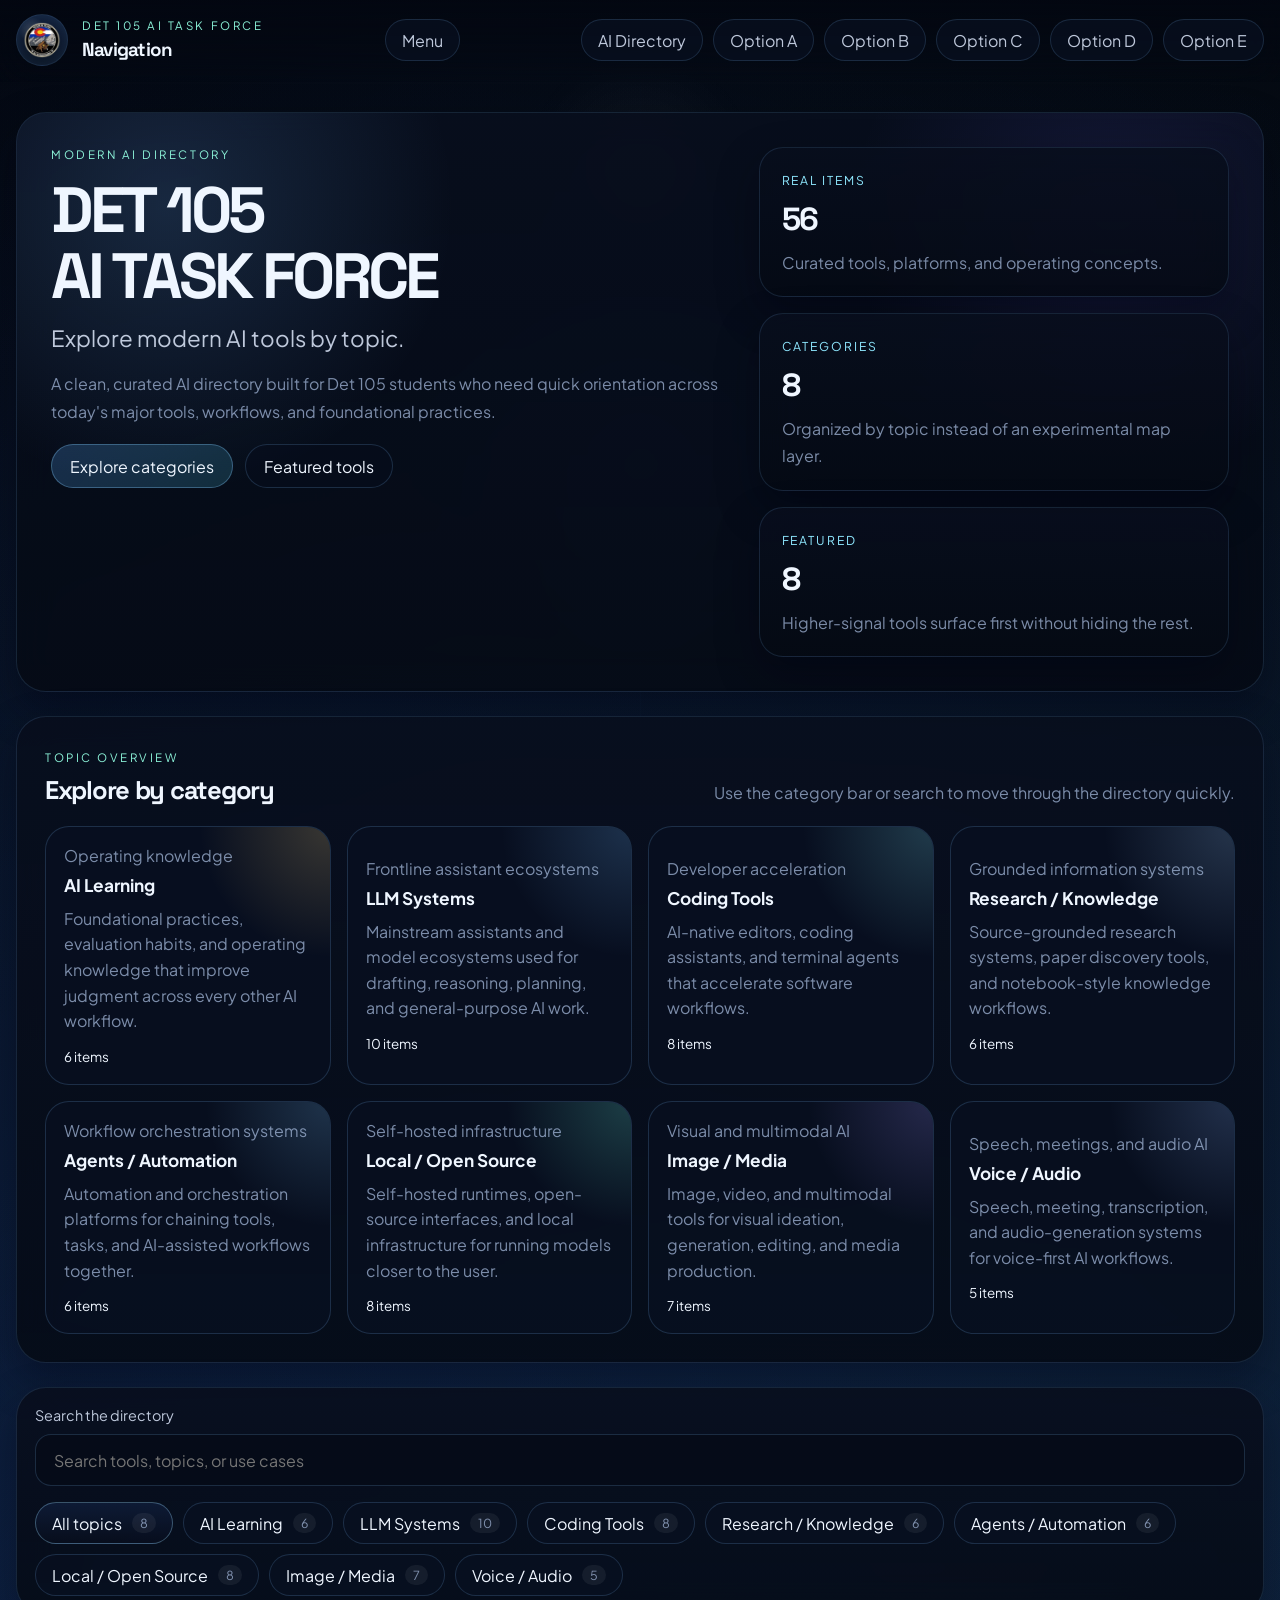
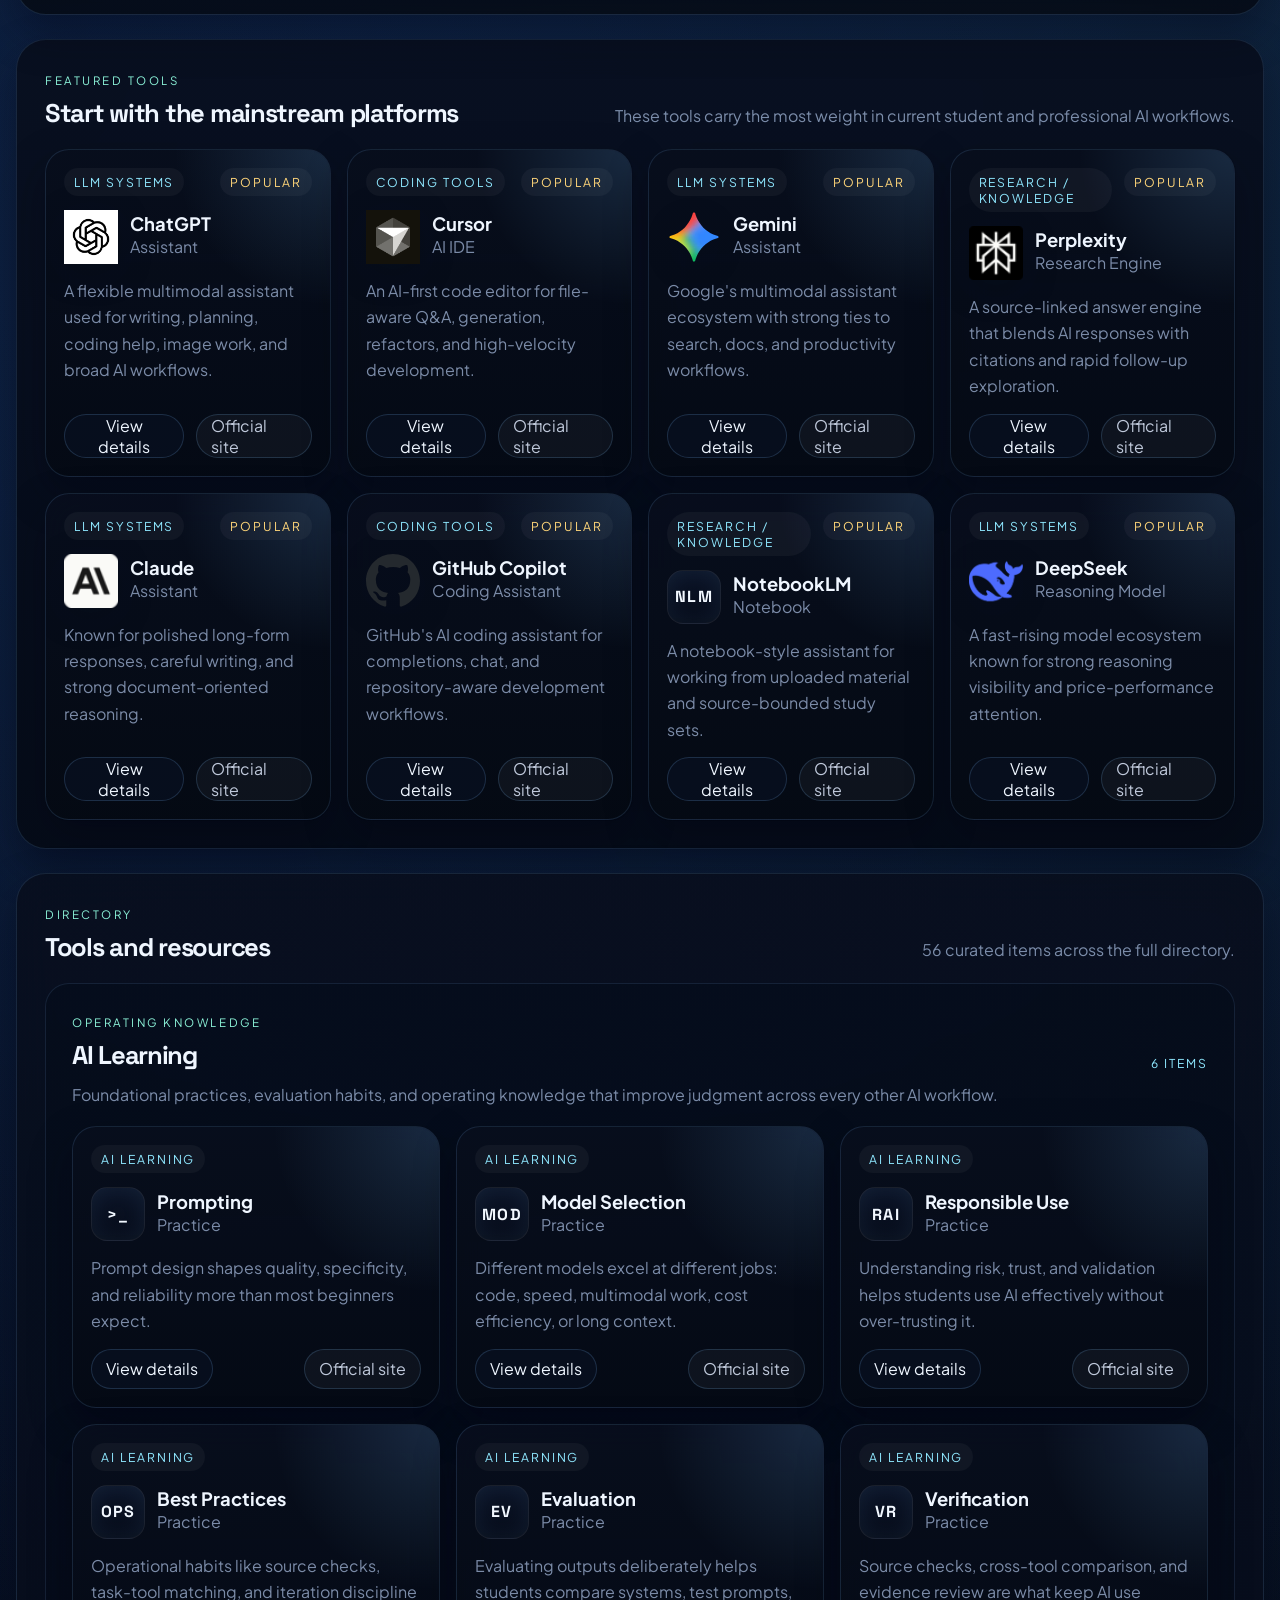
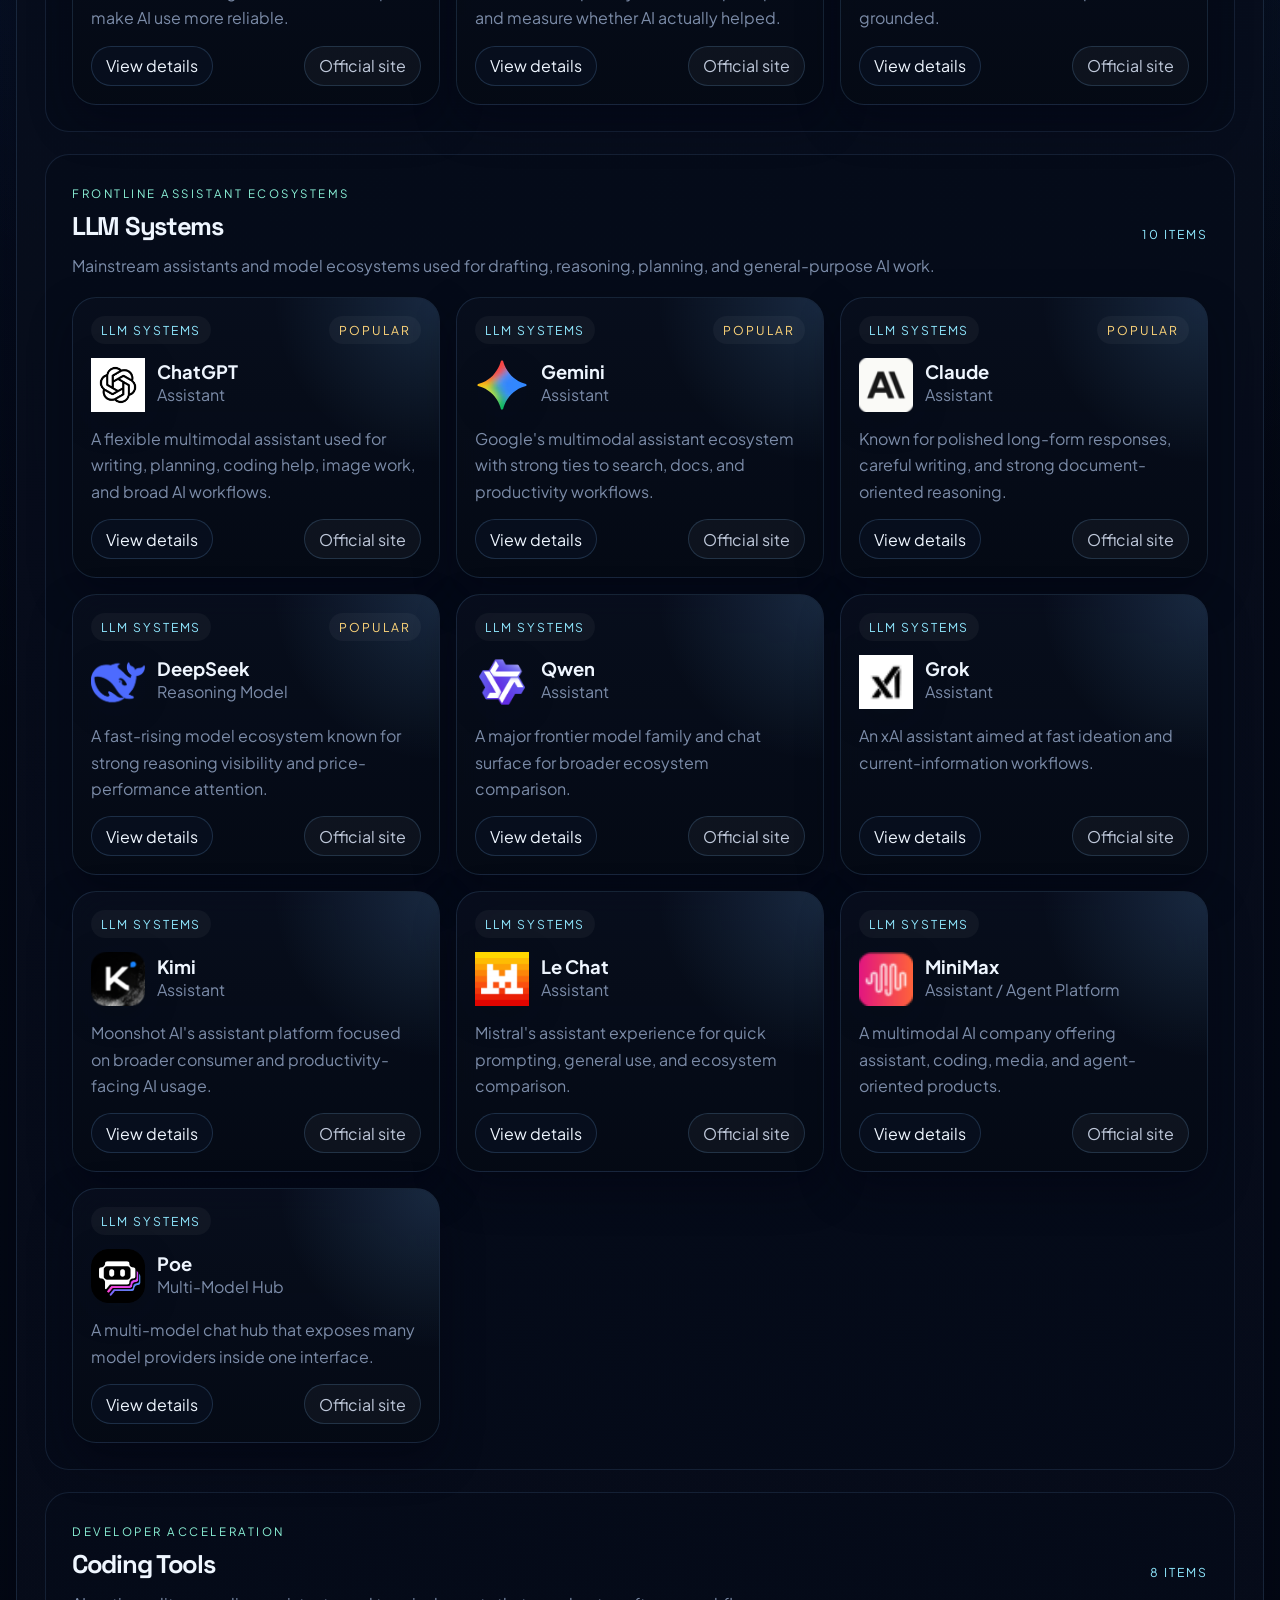
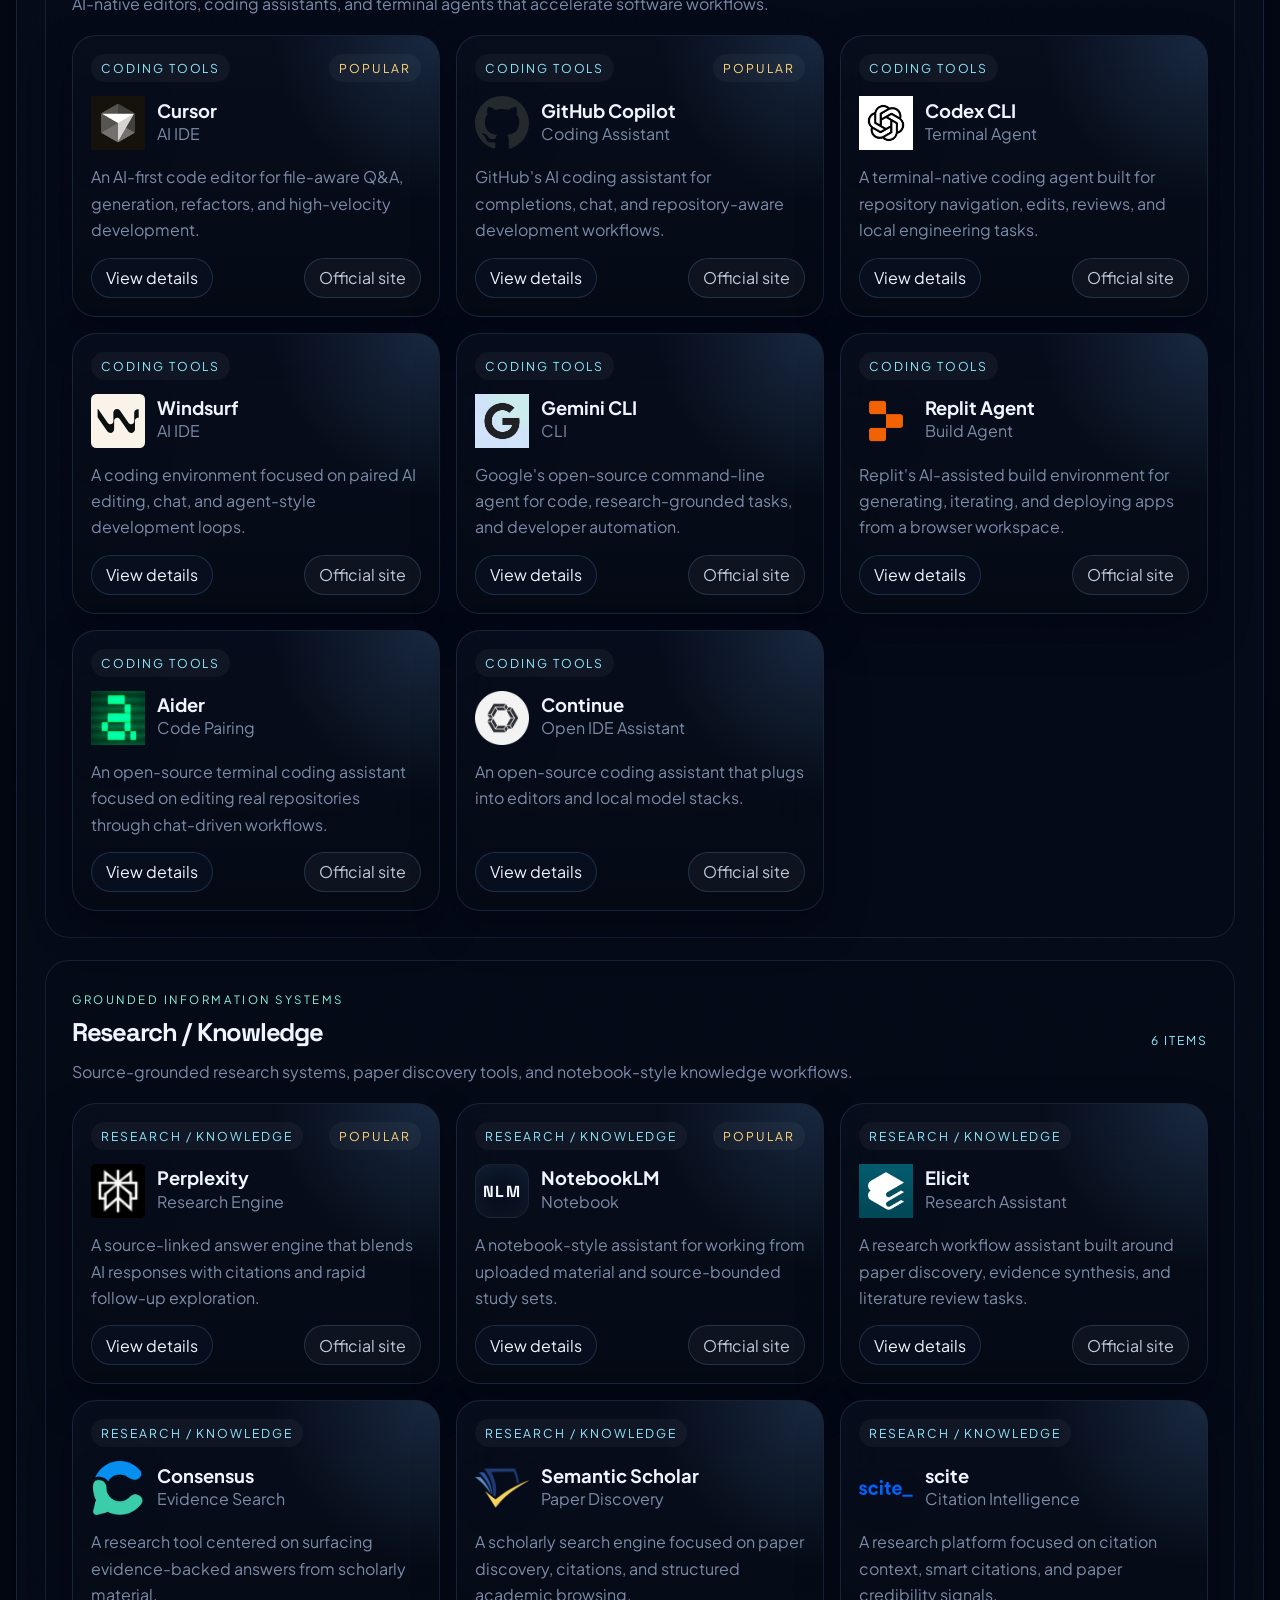
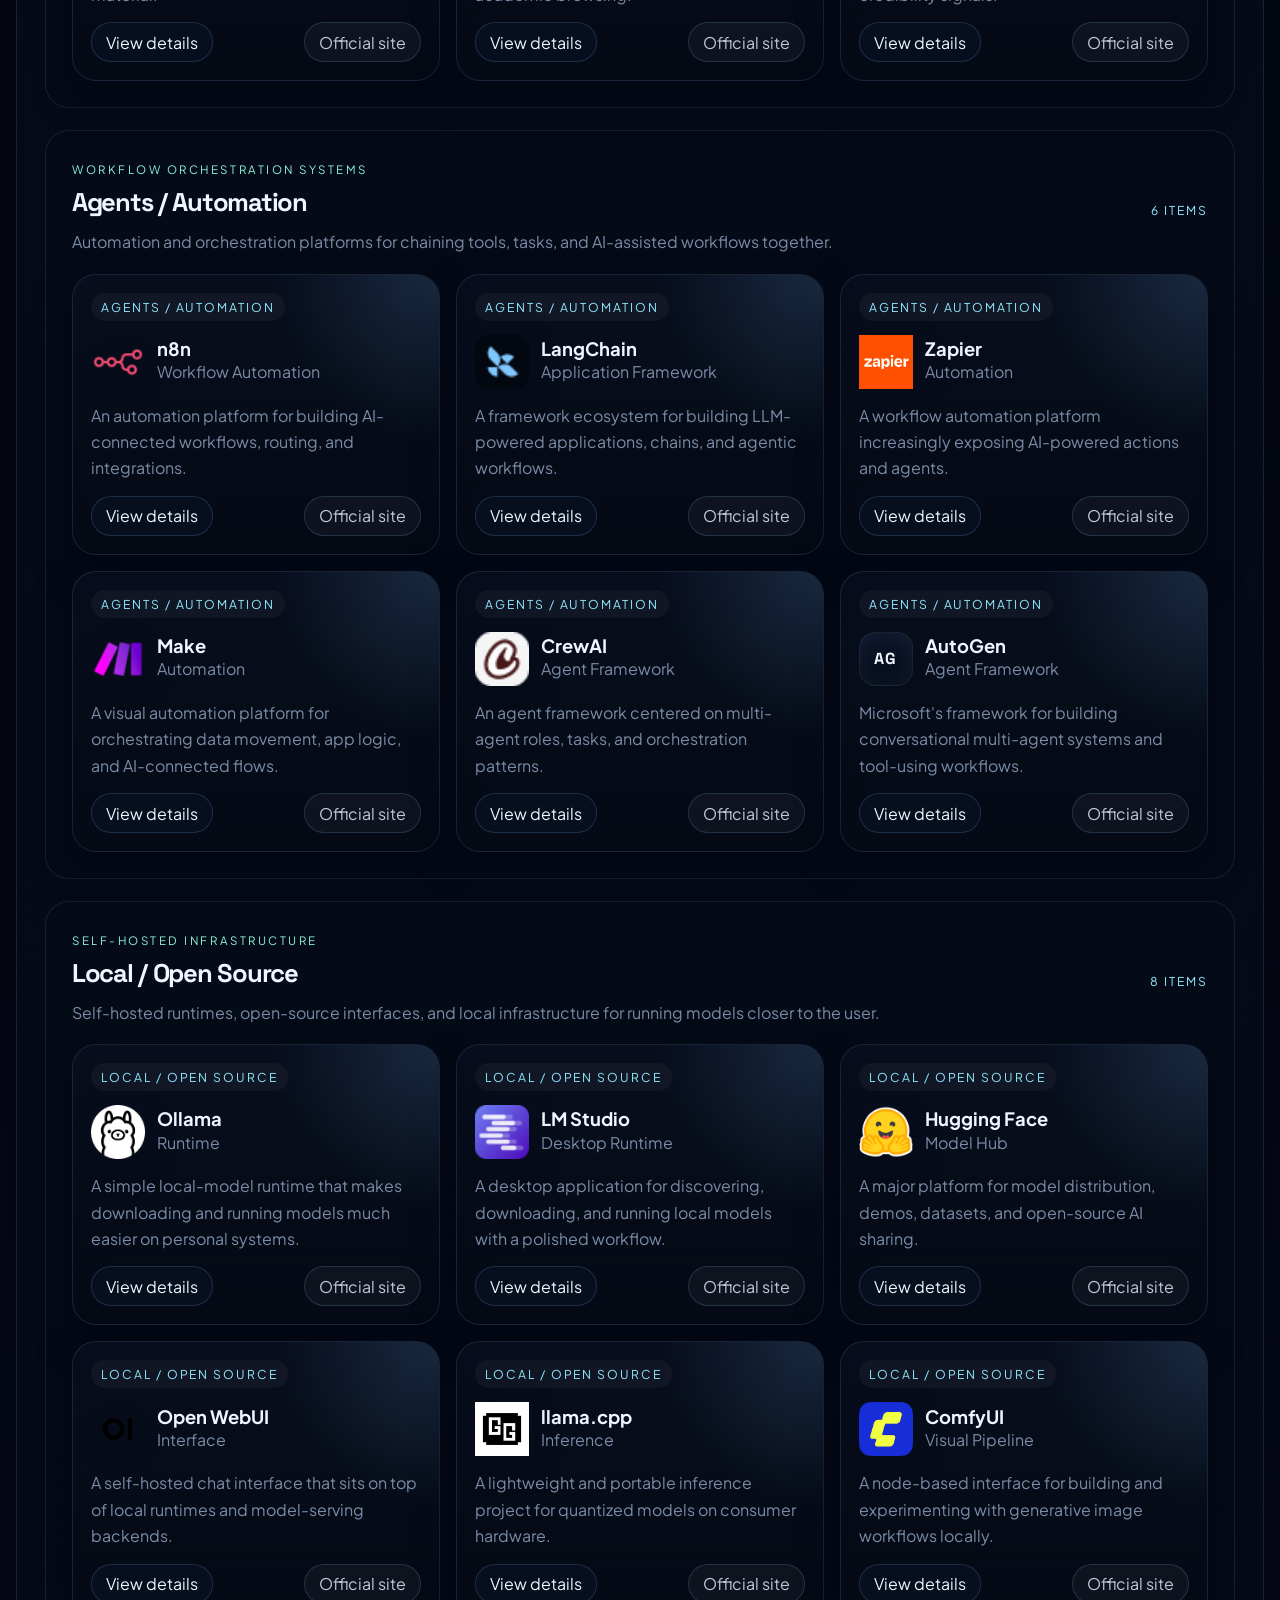
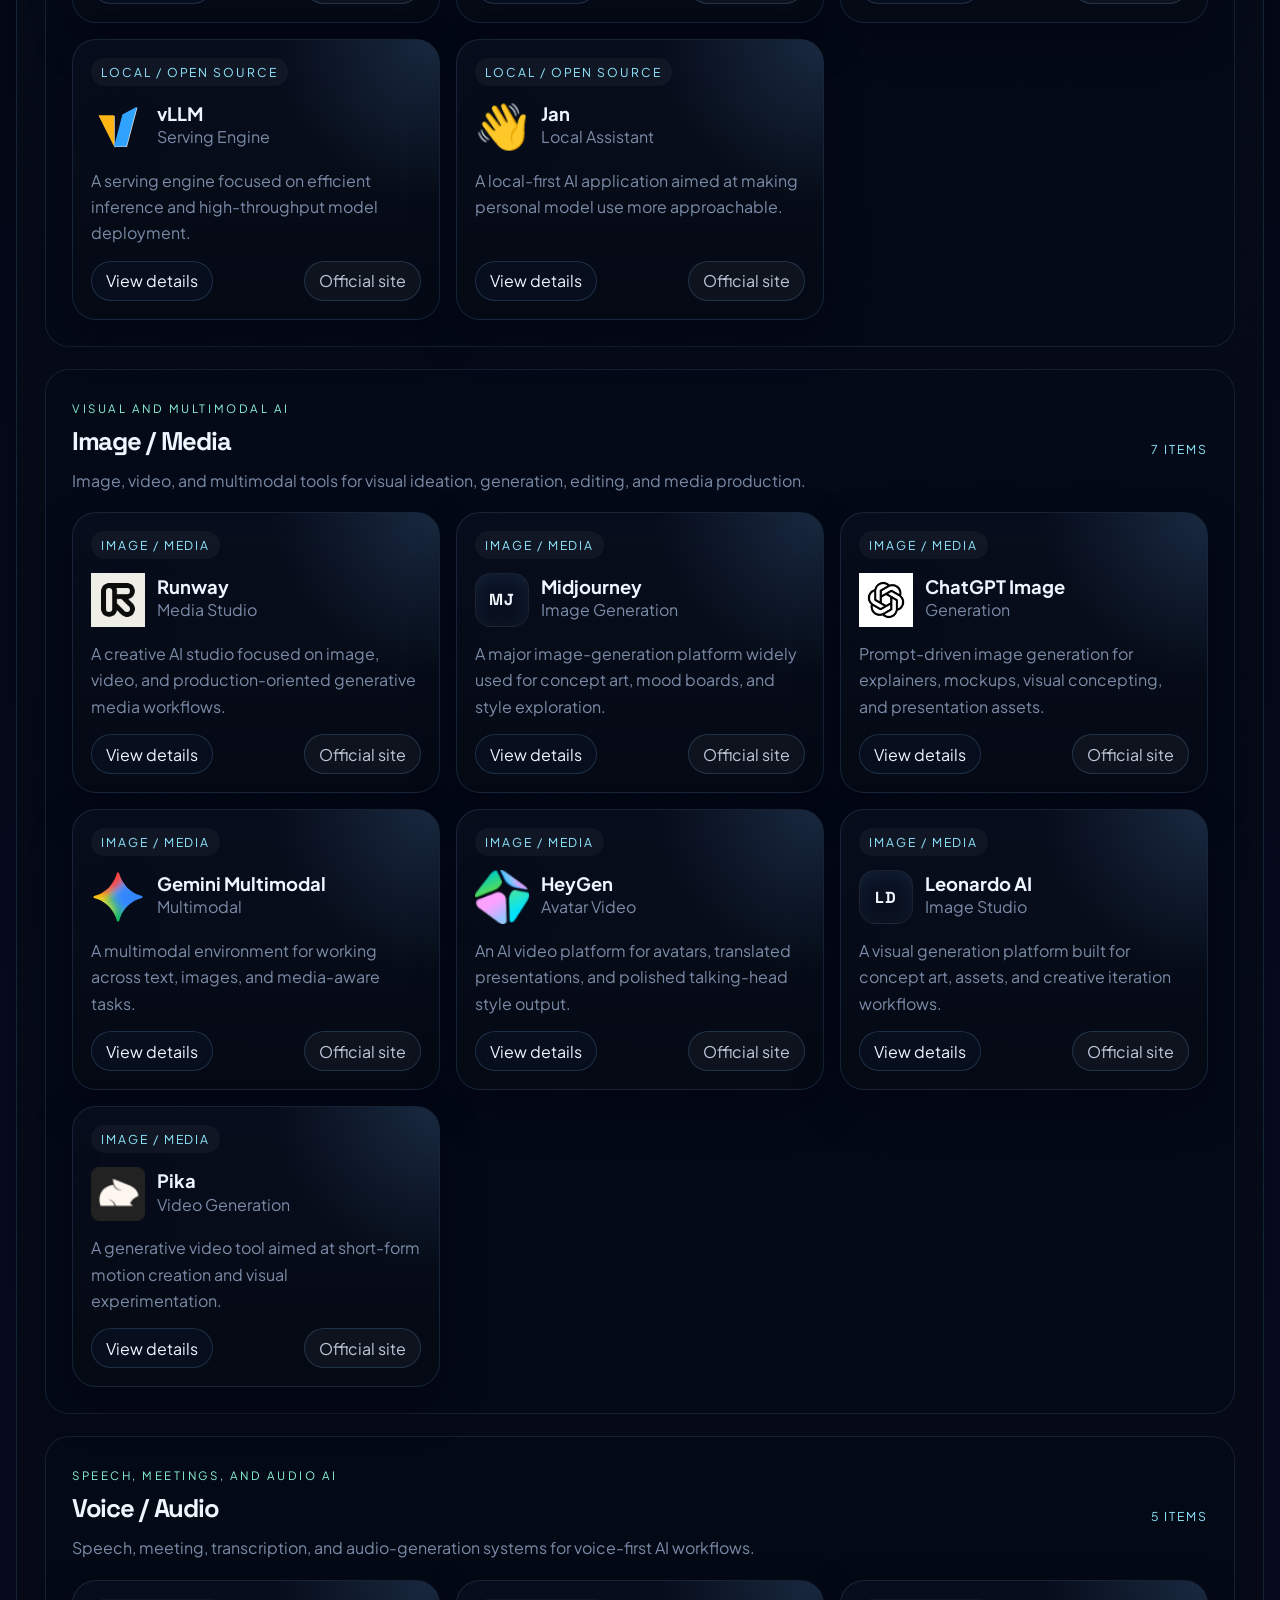
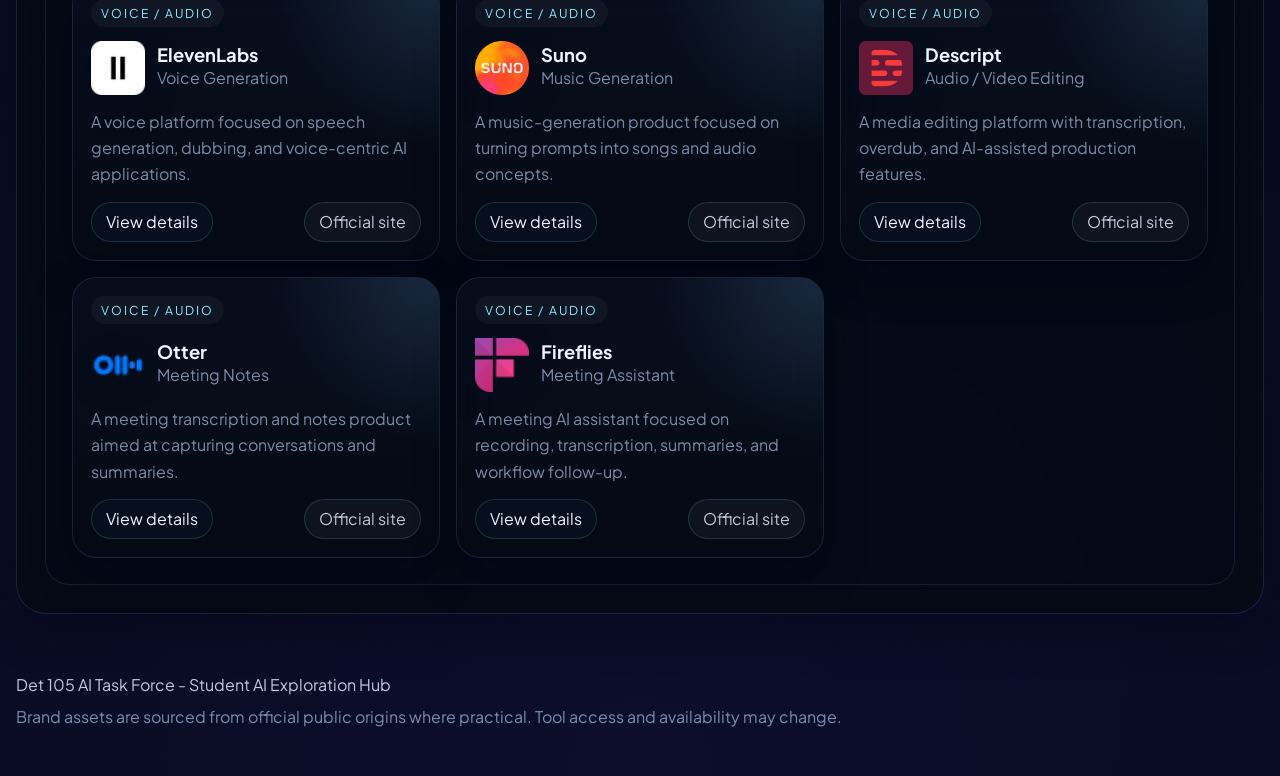
==== ai-directory/index.html @ d80d6fe4 "Add landing homepage and shared site navigation" ====
<!doctype html>
<html lang="en">
  <head>
    <meta charset="UTF-8" />
    <meta
      name="viewport"
      content="width=device-width, initial-scale=1.0, viewport-fit=cover"
    />
    <title>Det 105 AI Task Force | AI Directory</title>
    <meta
      name="description"
      content="Det 105 AI Task Force AI Directory is a clean categorized hub for exploring modern AI tools, platforms, and foundational topics."
    />
    <link rel="preconnect" href="https://fonts.googleapis.com" />
    <link rel="preconnect" href="https://fonts.gstatic.com" crossorigin />
    <link
      rel="stylesheet"
      href="https://fonts.googleapis.com/css2?family=Plus+Jakarta+Sans:wght@400;500;600;700;800&family=Space+Grotesk:wght@500;700&display=swap"
    />
    <link rel="icon" href="/assets/det105.png" />
    <link rel="preload" href="/assets/det105.png" as="image" />
    <link rel="stylesheet" href="/styles.css" />
    <script type="module" src="/scripts/site-nav.js"></script>
    <script type="module" src="/scripts/app.js"></script>
  </head>
  <body>
    <div data-site-nav></div>
    <div id="app"></div>
    <noscript>
      <main class="noscript-shell">
        <img
          src="/assets/det105.png"
          alt="Det 105 AI Task Force emblem"
          class="noscript-image"
        />
        <p class="noscript-copy">
          Enable JavaScript to view the interactive Det 105 AI Task Force AI
          Directory.
        </p>
      </main>
    </noscript>
  </body>
</html>
---- styles.css ----
:root {
  color-scheme: dark;
  --bg: #030711;
  --bg-deep: #02050d;
  --panel: rgba(8, 14, 29, 0.86);
  --panel-strong: rgba(10, 18, 36, 0.94);
  --panel-soft: rgba(12, 22, 44, 0.72);
  --line: rgba(130, 190, 255, 0.14);
  --line-strong: rgba(148, 213, 255, 0.28);
  --text: #eff6ff;
  --text-soft: rgba(225, 236, 255, 0.84);
  --text-muted: rgba(164, 185, 219, 0.74);
  --accent: #78c3ff;
  --accent-strong: #8fe8ff;
  --success: #8bf2d8;
  --warning: #ffd67a;
  --shadow-lg: 0 38px 90px rgba(0, 4, 16, 0.54);
  --shadow-md: 0 18px 42px rgba(0, 4, 16, 0.36);
  --radius-xl: 30px;
  --radius-lg: 24px;
  --radius-md: 18px;
  --radius-sm: 14px;
  --page-width: min(1380px, calc(100vw - 32px));
  --safe-top: env(safe-area-inset-top, 0px);
  --safe-right: env(safe-area-inset-right, 0px);
  --safe-bottom: env(safe-area-inset-bottom, 0px);
  --safe-left: env(safe-area-inset-left, 0px);
  --transition: 180ms ease;
}

*,
*::before,
*::after {
  box-sizing: border-box;
}

html {
  scroll-behavior: smooth;
}

body {
  margin: 0;
  min-width: 320px;
  min-height: 100vh;
  min-height: 100svh;
  font-family: "Plus Jakarta Sans", "Segoe UI", sans-serif;
  color: var(--text);
  background:
    radial-gradient(circle at 20% 18%, rgba(43, 111, 255, 0.18), transparent 24%),
    radial-gradient(circle at 84% 16%, rgba(79, 193, 255, 0.12), transparent 24%),
    radial-gradient(circle at 50% 100%, rgba(82, 77, 255, 0.12), transparent 32%),
    linear-gradient(180deg, #02040b 0%, #030814 42%, #02050d 100%);
  overflow-x: hidden;
}

body::before,
body::after {
  content: "";
  position: fixed;
  inset: 0;
  pointer-events: none;
  z-index: -2;
}

body::before {
  background:
    linear-gradient(90deg, transparent, rgba(122, 188, 255, 0.05), transparent),
    linear-gradient(180deg, transparent, rgba(122, 188, 255, 0.04), transparent);
  background-position: center;
  background-repeat: no-repeat;
  background-size: 100% 1px, 1px 100%;
}

body::after {
  background:
    radial-gradient(circle at 50% 18%, rgba(255, 255, 255, 0.04), transparent 12%),
    radial-gradient(circle at 50% 50%, rgba(37, 97, 255, 0.08), transparent 28%);
}

body.has-detail-open {
  overflow: hidden;
}

img {
  display: block;
  max-width: 100%;
}

a {
  color: inherit;
  text-decoration: none;
}

button,
input {
  font: inherit;
  color: inherit;
}

button {
  cursor: pointer;
  -webkit-tap-highlight-color: transparent;
}

[hidden] {
  display: none !important;
}

.site-shell {
  min-height: 100vh;
  min-height: 100svh;
  padding-bottom: calc(34px + var(--safe-bottom));
}

.page-shell {
  width: var(--page-width);
  margin: 0 auto;
  padding: 22px 0 42px;
}

.site-nav {
  position: sticky;
  top: 0;
  z-index: 20;
  padding-top: calc(14px + var(--safe-top));
  background: linear-gradient(180deg, rgba(3, 7, 17, 0.92), rgba(3, 7, 17, 0.55), transparent);
  backdrop-filter: blur(18px);
}

.site-nav__inner {
  width: var(--page-width);
  margin: 0 auto;
  display: flex;
  align-items: center;
  justify-content: space-between;
  gap: 18px;
  padding: 0 0 16px;
}

.site-nav__brand {
  display: inline-flex;
  align-items: center;
  gap: 14px;
}

.site-nav__crest {
  width: 52px;
  height: 52px;
  border-radius: 50%;
  padding: 6px;
  background:
    radial-gradient(circle at 30% 30%, rgba(255, 255, 255, 0.18), transparent 26%),
    linear-gradient(180deg, rgba(11, 22, 46, 0.98), rgba(5, 11, 24, 0.98));
  border: 1px solid rgba(127, 194, 255, 0.18);
  box-shadow: inset 0 0 22px rgba(115, 186, 255, 0.18);
}

.site-nav__crest img {
  width: 100%;
  height: 100%;
  object-fit: contain;
}

.site-nav__brand-copy {
  display: flex;
  flex-direction: column;
  gap: 4px;
}

.site-nav__brand-copy span,
.panel-kicker {
  margin: 0;
  color: var(--success);
  font-size: 0.72rem;
  letter-spacing: 0.22em;
  text-transform: uppercase;
}

.site-nav__brand-copy strong {
  font-family: "Space Grotesk", "Plus Jakarta Sans", sans-serif;
  font-size: 1.18rem;
  letter-spacing: -0.04em;
}

.site-nav__toggle {
  display: none;
}

.site-nav__links {
  display: flex;
  align-items: center;
  gap: 10px;
  flex-wrap: wrap;
}

.site-nav__link,
.site-nav__toggle {
  border: 1px solid rgba(128, 193, 255, 0.16);
  background: rgba(8, 16, 32, 0.76);
  color: var(--text-soft);
  min-height: 42px;
  padding: 0 16px;
  border-radius: 999px;
  display: inline-flex;
  align-items: center;
  justify-content: center;
  transition:
    transform var(--transition),
    border-color var(--transition),
    color var(--transition),
    box-shadow var(--transition),
    background var(--transition);
}

.site-nav__link:hover,
.site-nav__link:focus-visible,
.site-nav__toggle:hover,
.site-nav__toggle:focus-visible {
  transform: translateY(-2px);
  color: var(--text);
  border-color: rgba(151, 216, 255, 0.34);
  box-shadow: 0 16px 32px rgba(6, 18, 43, 0.3);
}

.site-nav__link.is-active {
  color: var(--text);
  border-color: rgba(152, 219, 255, 0.32);
  background: linear-gradient(135deg, rgba(91, 170, 255, 0.18), rgba(85, 225, 255, 0.12));
}

.header-button,
.scene-button,
.tool-card__action,
.tool-card__link,
.panel-close,
.category-chip,
.category-overview-card {
  border: 1px solid rgba(128, 193, 255, 0.18);
  background: rgba(8, 16, 32, 0.78);
  color: var(--text);
  transition:
    transform var(--transition),
    border-color var(--transition),
    box-shadow var(--transition),
    background var(--transition);
}

.header-button,
.scene-button,
.panel-close {
  min-height: 44px;
  padding: 0 18px;
  border-radius: 999px;
  display: inline-flex;
  align-items: center;
  justify-content: center;
}

.header-button:hover,
.header-button:focus-visible,
.scene-button:hover,
.scene-button:focus-visible,
.tool-card__action:hover,
.tool-card__action:focus-visible,
.tool-card__link:hover,
.tool-card__link:focus-visible,
.panel-close:hover,
.panel-close:focus-visible,
.category-chip:hover,
.category-chip:focus-visible,
.category-overview-card:hover,
.category-overview-card:focus-visible {
  transform: translateY(-2px);
  border-color: rgba(151, 216, 255, 0.34);
  box-shadow: 0 16px 32px rgba(6, 18, 43, 0.32);
}

.header-button--ghost,
.scene-button--ghost {
  background: rgba(7, 14, 30, 0.48);
}

.scene-button--primary {
  background: linear-gradient(135deg, rgba(91, 170, 255, 0.22), rgba(85, 225, 255, 0.16));
  border-color: rgba(133, 206, 255, 0.32);
}

.hero-panel,
.category-overview,
.featured-tools,
.directory-results,
.tool-card,
.detail-panel,
.directory-toolbar,
.stat-card,
.empty-state {
  border: 1px solid var(--line);
  background: linear-gradient(180deg, rgba(8, 14, 29, 0.9), rgba(5, 10, 20, 0.86));
  box-shadow: var(--shadow-md);
  backdrop-filter: blur(18px);
}

.landing-home,
.placeholder-page {
  width: var(--page-width);
  min-height: calc(100vh - 92px - var(--safe-top));
  min-height: calc(100svh - 92px - var(--safe-top));
  margin: 0 auto;
  padding: 26px 0 42px;
  display: flex;
  align-items: center;
}

.landing-home__panel,
.placeholder-page__panel {
  width: 100%;
  min-height: min(62vh, 560px);
  border-radius: var(--radius-xl);
  border: 1px solid var(--line);
  background:
    radial-gradient(circle at 18% 18%, rgba(108, 182, 255, 0.08), transparent 24%),
    linear-gradient(180deg, rgba(8, 14, 29, 0.78), rgba(5, 10, 20, 0.62));
  box-shadow: var(--shadow-md);
  display: flex;
  flex-direction: column;
  justify-content: center;
  gap: 14px;
  padding: 38px;
}

.landing-home__panel {
  min-height: min(72vh, 720px);
}

.landing-home__panel h1,
.placeholder-page__panel h1 {
  margin: 0;
  font-family: "Space Grotesk", "Plus Jakarta Sans", sans-serif;
  font-size: clamp(2.1rem, 5vw, 4rem);
  letter-spacing: -0.06em;
}

.landing-home__panel p,
.placeholder-page__panel p {
  margin: 0;
  max-width: 34rem;
  color: var(--text-muted);
  line-height: 1.7;
}

.hero-panel {
  margin-top: 8px;
  padding: 34px;
  border-radius: var(--radius-xl);
  display: grid;
  grid-template-columns: minmax(0, 1.3fr) minmax(320px, 0.9fr);
  gap: 28px;
  overflow: hidden;
  position: relative;
}

.hero-panel::before {
  content: "";
  position: absolute;
  inset: 0;
  background:
    radial-gradient(circle at 12% 16%, rgba(111, 180, 255, 0.16), transparent 24%),
    radial-gradient(circle at 88% 18%, rgba(115, 99, 255, 0.12), transparent 22%);
  pointer-events: none;
}

.hero-panel > * {
  position: relative;
  z-index: 1;
}

.hero-panel__copy {
  display: flex;
  flex-direction: column;
  gap: 18px;
}

.hero-title {
  margin: 0;
  display: flex;
  flex-direction: column;
  gap: 6px;
  font-family: "Space Grotesk", "Plus Jakarta Sans", sans-serif;
  font-size: clamp(2.5rem, 5vw, 4.6rem);
  line-height: 0.94;
  letter-spacing: -0.06em;
}

.hero-subtitle {
  margin: 0;
  max-width: 44rem;
  font-size: clamp(1.05rem, 1.8vw, 1.4rem);
  color: var(--text-soft);
}

.hero-description {
  margin: 0;
  max-width: 42rem;
  color: var(--text-muted);
  line-height: 1.75;
}

.hero-actions {
  display: flex;
  flex-wrap: wrap;
  gap: 12px;
}

.hero-panel__stats {
  display: grid;
  gap: 16px;
}

.stat-card {
  border-radius: var(--radius-lg);
  padding: 20px 22px;
}

.stat-card span,
.directory-section__count,
.tool-card__tag,
.detail-pill {
  font-size: 0.76rem;
  text-transform: uppercase;
  letter-spacing: 0.16em;
}

.stat-card span,
.directory-section__count,
.tool-card__tag {
  color: var(--accent-strong);
}

.stat-card strong {
  display: block;
  margin-top: 10px;
  font-family: "Space Grotesk", "Plus Jakarta Sans", sans-serif;
  font-size: 2rem;
  letter-spacing: -0.06em;
}

.stat-card p,
.section-head p,
.directory-results__header p,
.directory-section__copy,
.empty-state p {
  margin: 10px 0 0;
  color: var(--text-muted);
  line-height: 1.7;
}

.category-overview,
.featured-tools,
.directory-results {
  margin-top: 24px;
  padding: 28px;
  border-radius: var(--radius-xl);
}

.section-head,
.directory-results__header,
.directory-section__heading {
  display: flex;
  align-items: end;
  justify-content: space-between;
  gap: 18px;
}

.section-head h2,
.directory-results__header h2,
.directory-section__heading h2,
.detail-panel h2 {
  margin: 8px 0 0;
  font-family: "Space Grotesk", "Plus Jakarta Sans", sans-serif;
  font-size: clamp(1.5rem, 2vw, 2rem);
  letter-spacing: -0.05em;
}

.category-overview__grid {
  margin-top: 20px;
  display: grid;
  grid-template-columns: repeat(4, minmax(0, 1fr));
  gap: 16px;
}

.category-overview-card {
  width: 100%;
  text-align: left;
  padding: 18px;
  border-radius: var(--radius-lg);
  position: relative;
  overflow: hidden;
}

.category-overview-card::before {
  content: "";
  position: absolute;
  inset: 0;
  background:
    radial-gradient(circle at 100% 0%, color-mix(in srgb, var(--section-accent) 22%, transparent), transparent 34%);
  opacity: 0.9;
  pointer-events: none;
}

.category-overview-card > * {
  position: relative;
  z-index: 1;
}

.category-overview-card.is-active,
.category-chip.is-active {
  border-color: rgba(152, 219, 255, 0.34);
  background: linear-gradient(180deg, rgba(15, 28, 56, 0.9), rgba(8, 14, 29, 0.9));
}

.category-overview-card strong {
  display: block;
  margin-top: 8px;
  font-size: 1.08rem;
}

.category-overview-card p {
  margin: 10px 0 0;
  min-height: 4.6em;
  color: var(--text-muted);
  line-height: 1.6;
}

.category-overview-card__kicker,
.detail-panel__subtitle {
  color: var(--text-muted);
}

.category-overview-card__meta {
  display: inline-flex;
  margin-top: 14px;
  color: var(--text);
  font-size: 0.84rem;
}

.directory-toolbar {
  position: sticky;
  top: calc(84px + var(--safe-top));
  z-index: 18;
  margin-top: 24px;
  padding: 18px;
  border-radius: var(--radius-xl);
  display: flex;
  flex-direction: column;
  gap: 16px;
}

.directory-toolbar__search {
  display: flex;
  align-items: end;
  gap: 12px;
}

.search-field {
  flex: 1 1 auto;
  display: grid;
  gap: 10px;
}

.search-field__label {
  color: var(--text-soft);
  font-size: 0.9rem;
}

.search-field input {
  width: 100%;
  min-height: 52px;
  padding: 0 18px;
  border-radius: 16px;
  border: 1px solid rgba(126, 192, 255, 0.18);
  background: rgba(6, 12, 25, 0.84);
  color: var(--text);
  outline: none;
  transition:
    border-color var(--transition),
    box-shadow var(--transition);
}

.search-field input:focus {
  border-color: rgba(149, 216, 255, 0.36);
  box-shadow: 0 0 0 3px rgba(116, 190, 255, 0.12);
}

.category-nav {
  display: flex;
  flex-wrap: wrap;
  gap: 10px;
}

.category-chip {
  min-height: 42px;
  padding: 0 16px;
  border-radius: 999px;
  display: inline-flex;
  align-items: center;
  gap: 10px;
  white-space: nowrap;
}

.category-chip span {
  padding: 2px 8px;
  border-radius: 999px;
  background: rgba(255, 255, 255, 0.06);
  color: var(--text-muted);
  font-size: 0.78rem;
}

.featured-grid,
.tool-grid {
  display: grid;
  gap: 16px;
}

.featured-grid {
  margin-top: 20px;
  grid-template-columns: repeat(4, minmax(0, 1fr));
}

.directory-sections {
  margin-top: 20px;
  display: grid;
  gap: 22px;
}

.directory-section {
  padding: 26px;
  border: 1px solid rgba(130, 190, 255, 0.12);
  border-radius: var(--radius-lg);
  background: rgba(6, 12, 24, 0.46);
}

.tool-grid {
  grid-template-columns: repeat(3, minmax(0, 1fr));
  margin-top: 18px;
}

.tool-card {
  border-radius: var(--radius-lg);
  padding: 18px;
  display: flex;
  flex-direction: column;
  gap: 14px;
  position: relative;
  overflow: hidden;
}

.tool-card::before {
  content: "";
  position: absolute;
  inset: 0;
  background:
    radial-gradient(circle at 100% 0%, color-mix(in srgb, var(--item-accent) 18%, transparent), transparent 36%);
  opacity: 0.9;
  pointer-events: none;
}

.tool-card > * {
  position: relative;
  z-index: 1;
}

.tool-card--featured {
  min-height: 100%;
}

.tool-card__topline,
.tool-card__header,
.tool-card__footer,
.detail-panel__actions,
.detail-panel__header,
.detail-panel__related-list,
.detail-panel__meta {
  display: flex;
  align-items: center;
  gap: 12px;
}

.tool-card__topline {
  justify-content: space-between;
  align-items: start;
}

.tool-card__tag {
  display: inline-flex;
  align-items: center;
  padding: 6px 10px;
  border-radius: 999px;
  background: rgba(255, 255, 255, 0.04);
}

.tool-card__tag--popular {
  color: var(--warning);
}

.tool-card__identity {
  min-width: 0;
}

.tool-card__identity h3 {
  margin: 0;
  font-size: 1.15rem;
  line-height: 1.15;
}

.tool-card__identity p,
.tool-card__description,
.detail-panel__description {
  margin: 0;
  color: var(--text-muted);
  line-height: 1.65;
}

.tool-card__description {
  flex: 1 1 auto;
}

.tool-card__footer {
  justify-content: space-between;
}

.tool-card__action,
.tool-card__link {
  min-height: 40px;
  padding: 0 14px;
  border-radius: 999px;
  display: inline-flex;
  align-items: center;
  justify-content: center;
}

.tool-card__action {
  color: var(--text);
}

.tool-card__link {
  background: rgba(255, 255, 255, 0.04);
  color: var(--text-soft);
}

.mark-badge {
  flex: 0 0 auto;
  width: 58px;
  height: 58px;
  border-radius: 0;
  display: inline-flex;
  align-items: center;
  justify-content: center;
  overflow: visible;
  position: relative;
}

.mark-badge--image {
  padding: 0;
  border: 0;
  background: transparent;
  box-shadow: none;
}

.mark-badge--fallback {
  border-radius: 16px;
  border: 1px solid rgba(255, 255, 255, 0.08);
  background: linear-gradient(180deg, rgba(12, 21, 40, 0.94), rgba(7, 13, 26, 0.96));
  box-shadow: inset 0 0 22px rgba(125, 190, 255, 0.08);
}

.mark-badge--light {
  color: #f2f8ff;
}

.mark-badge--dark {
  color: #eff6ff;
}

.mark-badge--clear {
  color: #eff6ff;
}

.mark-badge__image {
  width: 100%;
  height: 100%;
  filter: drop-shadow(0 8px 18px rgba(3, 9, 22, 0.12));
}

.mark-badge__image--contain {
  object-fit: contain;
}

.mark-badge__image--cover {
  object-fit: cover;
}

.mark-badge__mono {
  padding: 0 8px;
  font-family: "Space Grotesk", "Plus Jakarta Sans", sans-serif;
  font-size: 1rem;
  font-weight: 700;
  letter-spacing: 0.08em;
}

.tool-card__badge {
  width: 54px;
  height: 54px;
}

.detail-panel__badge {
  width: 72px;
  height: 72px;
  padding: 0;
}

.mark-badge__mono[hidden] {
  display: none;
}

.detail-overlay {
  position: fixed;
  inset: 0;
  z-index: 60;
}

.detail-overlay__backdrop {
  position: absolute;
  inset: 0;
  background: rgba(2, 5, 12, 0.66);
  backdrop-filter: blur(18px);
  animation: fade-in 180ms ease;
}

.detail-panel {
  position: absolute;
  top: calc(26px + var(--safe-top));
  right: max(16px, calc(16px + var(--safe-right)));
  width: min(440px, calc(100vw - 32px - var(--safe-left) - var(--safe-right)));
  max-height: calc(100vh - 52px - var(--safe-top) - var(--safe-bottom));
  overflow-y: auto;
  padding: 24px;
  border-radius: 28px;
  animation: slide-up 220ms ease;
}

.panel-close {
  position: sticky;
  top: 0;
  margin-left: auto;
}

.detail-panel__header {
  align-items: start;
  margin-top: 14px;
}

.detail-panel__badge {
  width: 72px;
  height: 72px;
  border-radius: 22px;
}

.detail-panel__subtitle {
  margin: 8px 0 0;
}

.detail-panel__callout,
.detail-panel__related {
  margin-top: 18px;
  padding: 16px;
  border-radius: 18px;
  background: rgba(255, 255, 255, 0.03);
  border: 1px solid rgba(255, 255, 255, 0.06);
}

.detail-panel__callout span,
.detail-panel__related span {
  color: var(--accent-strong);
  font-size: 0.78rem;
  text-transform: uppercase;
  letter-spacing: 0.18em;
}

.detail-panel__callout p,
.detail-panel__related-list {
  margin: 12px 0 0;
}

.detail-panel__meta {
  flex-wrap: wrap;
  margin-top: 18px;
}

.detail-pill {
  padding: 8px 12px;
  border-radius: 999px;
  background: rgba(255, 255, 255, 0.05);
  color: var(--text-soft);
}

.detail-pill--interactive {
  border: 1px solid rgba(126, 192, 255, 0.16);
}

.detail-panel__related-list {
  display: flex;
  flex-wrap: wrap;
}

.detail-panel__actions {
  margin-top: 22px;
  flex-wrap: wrap;
}

.site-footer {
  width: var(--page-width);
  margin: 18px auto 0;
  padding: 0 0 calc(12px + var(--safe-bottom));
}

.site-footer__title,
.site-footer__copy,
.noscript-copy {
  margin: 0;
  color: var(--text-muted);
}

.site-footer__title {
  color: var(--text-soft);
}

.site-footer__copy {
  margin-top: 8px;
  line-height: 1.7;
}

.empty-state {
  padding: 26px;
  border-radius: var(--radius-lg);
}

.empty-state h3 {
  margin: 0;
  font-family: "Space Grotesk", "Plus Jakarta Sans", sans-serif;
  letter-spacing: -0.04em;
}

.empty-state--compact {
  height: 100%;
}

.noscript-shell {
  min-height: 100vh;
  min-height: 100svh;
  display: grid;
  place-items: center;
  gap: 18px;
  padding: 24px;
}

.noscript-image {
  width: 92px;
}

@keyframes fade-in {
  from {
    opacity: 0;
  }

  to {
    opacity: 1;
  }
}

@keyframes slide-up {
  from {
    opacity: 0;
    transform: translateY(18px);
  }

  to {
    opacity: 1;
    transform: translateY(0);
  }
}

@media (max-width: 1180px) {
  .hero-panel {
    grid-template-columns: 1fr;
  }

  .category-overview__grid,
  .featured-grid {
    grid-template-columns: repeat(2, minmax(0, 1fr));
  }

  .tool-grid {
    grid-template-columns: repeat(2, minmax(0, 1fr));
  }
}

@media (max-width: 760px) {
  :root {
    --page-width: min(100vw - 20px, 100%);
  }

  .site-nav__inner {
    width: var(--page-width);
    align-items: center;
    flex-wrap: wrap;
  }

  .site-nav__brand-copy strong {
    font-size: 1rem;
  }

  .site-nav__toggle {
    display: inline-flex;
  }

  .site-nav__links {
    width: 100%;
    display: none;
    flex-direction: column;
    align-items: stretch;
  }

  .site-nav__links.is-open {
    display: flex;
  }

  .site-nav__link,
  .header-button {
    min-height: 40px;
    padding: 0 14px;
    width: 100%;
  }

  .hero-panel,
  .category-overview,
  .featured-tools,
  .directory-results,
  .directory-toolbar {
    padding: 22px;
    border-radius: 24px;
  }

  .hero-title {
    font-size: clamp(2rem, 12vw, 3rem);
  }

  .landing-home,
  .placeholder-page {
    min-height: calc(100vh - 88px - var(--safe-top));
    min-height: calc(100svh - 88px - var(--safe-top));
    align-items: stretch;
  }

  .landing-home__panel,
  .placeholder-page__panel {
    min-height: auto;
    padding: 28px 22px;
  }

  .section-head,
  .directory-results__header,
  .directory-section__heading,
  .directory-toolbar__search,
  .tool-card__footer {
    flex-direction: column;
    align-items: stretch;
  }

  .category-overview__grid,
  .featured-grid,
  .tool-grid {
    grid-template-columns: 1fr;
  }

  .directory-section {
    padding: 20px;
  }

  .category-nav {
    overflow-x: auto;
    flex-wrap: nowrap;
    padding-bottom: 4px;
    scrollbar-width: none;
  }

  .category-nav::-webkit-scrollbar {
    display: none;
  }

  .detail-panel {
    top: auto;
    right: 0;
    bottom: 0;
    left: 0;
    width: auto;
    max-height: min(82vh, calc(100vh - 24px - var(--safe-top)));
    padding: 22px 20px calc(22px + var(--safe-bottom));
    border-radius: 26px 26px 0 0;
    animation-name: slide-up;
  }

  .detail-panel__header {
    align-items: center;
  }

  .detail-panel__actions {
    flex-direction: column;
    align-items: stretch;
  }

  .scene-button,
  .tool-card__action,
  .tool-card__link {
    width: 100%;
  }
}

@media (prefers-reduced-motion: reduce) {
  html {
    scroll-behavior: auto;
  }

  *,
  *::before,
  *::after {
    animation-duration: 1ms !important;
    animation-iteration-count: 1 !important;
    transition-duration: 1ms !important;
    scroll-behavior: auto !important;
  }
}
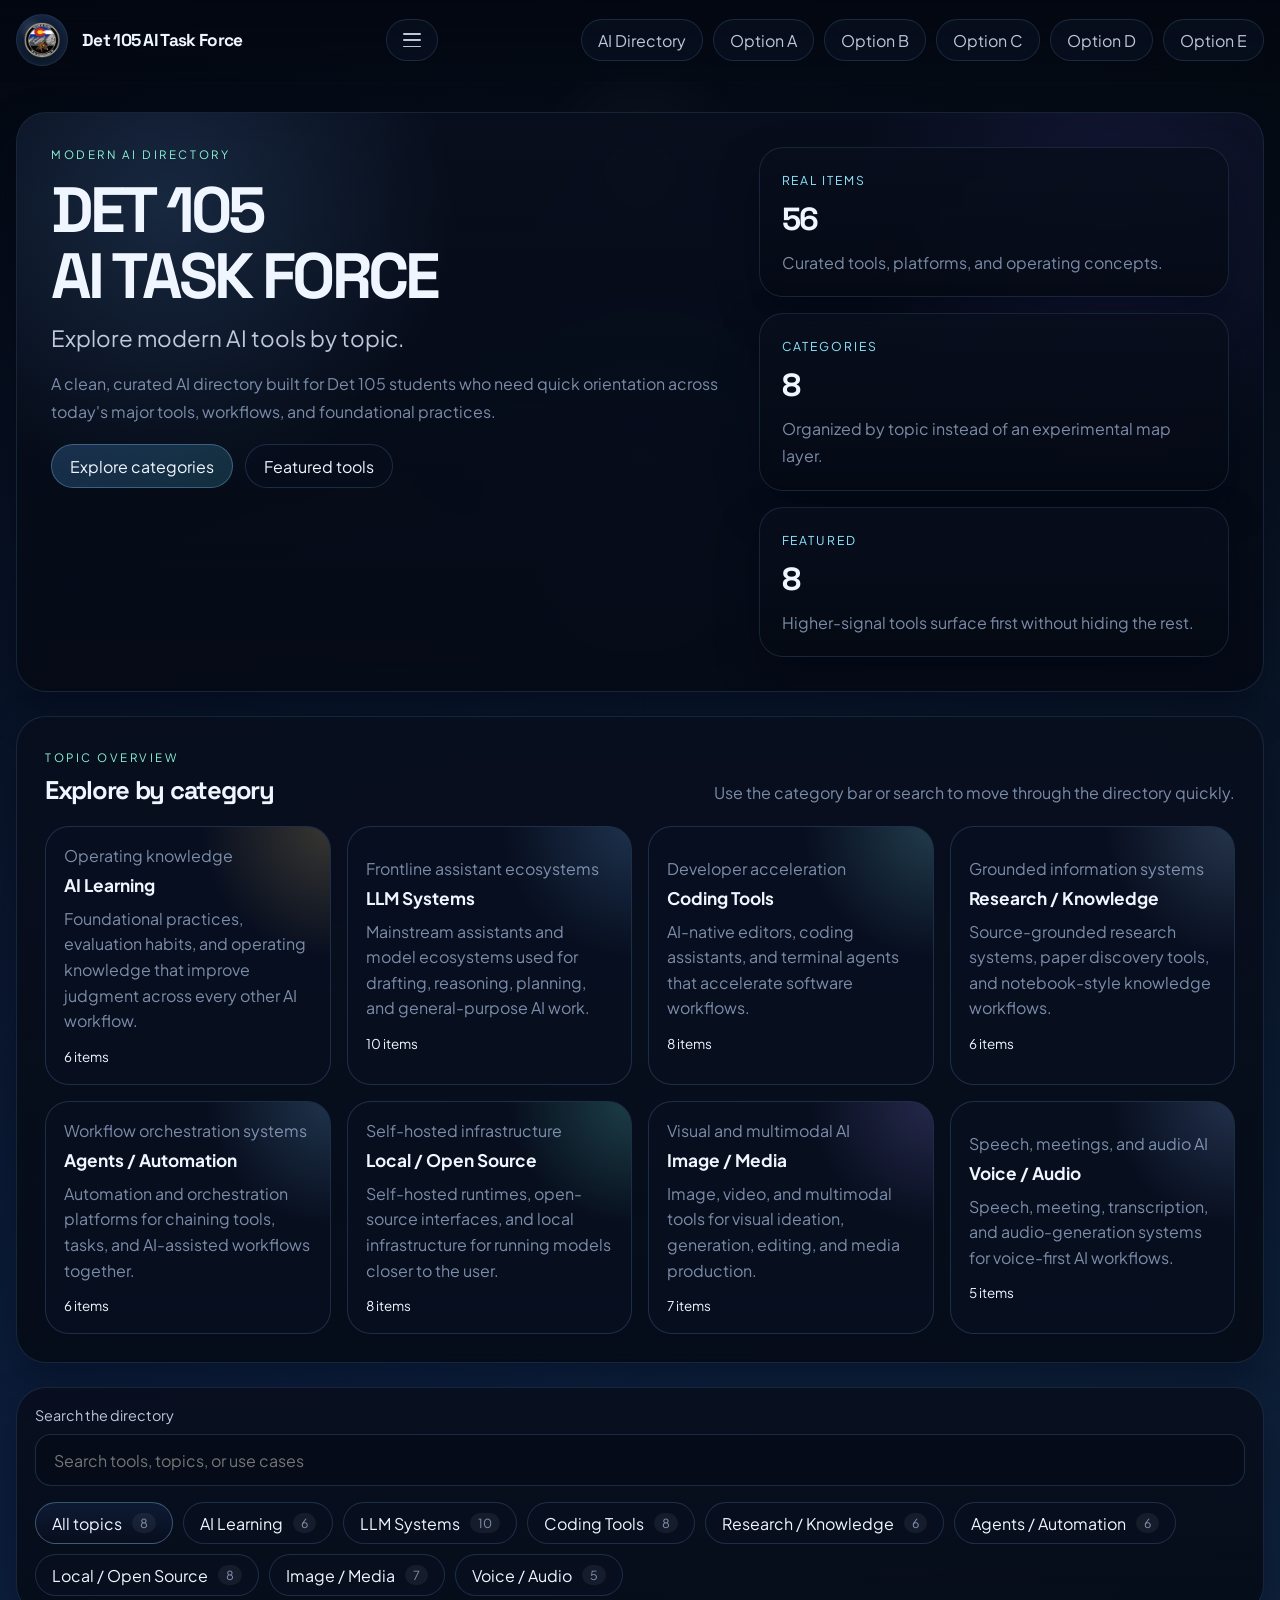
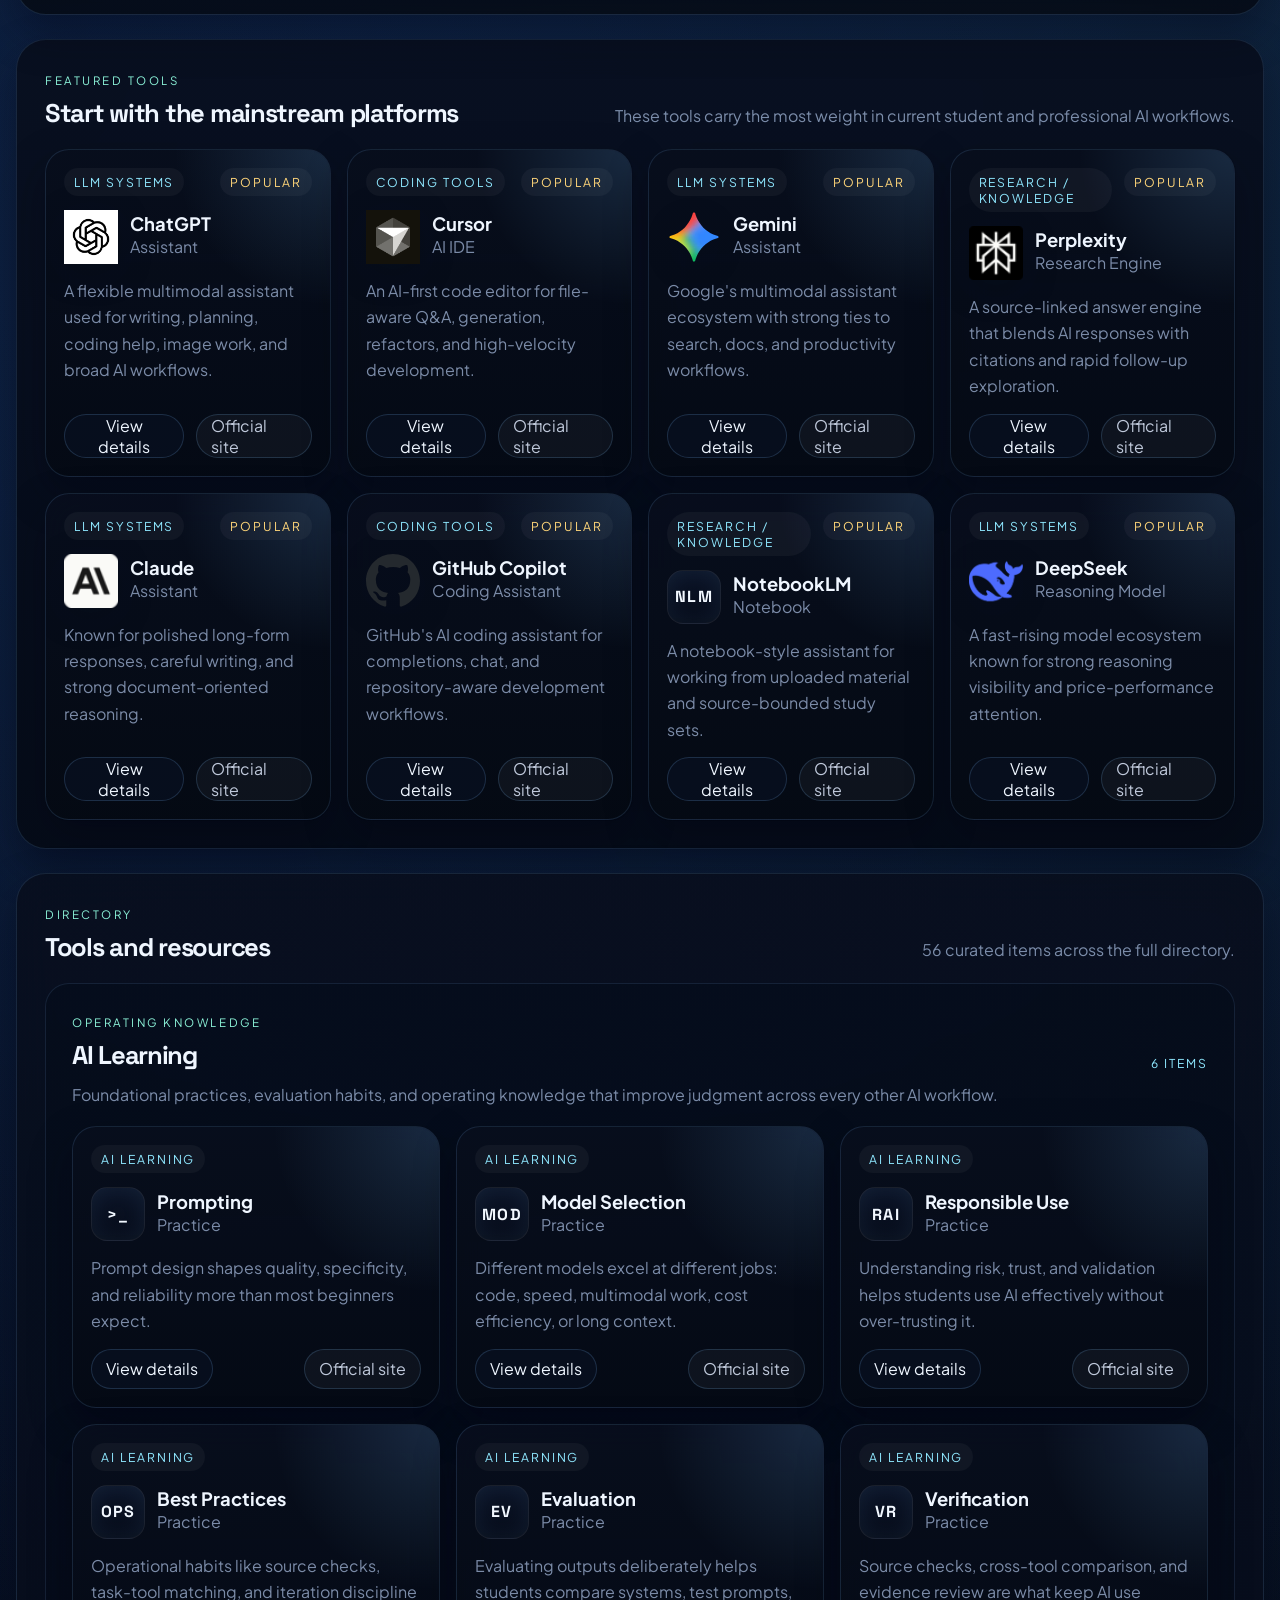
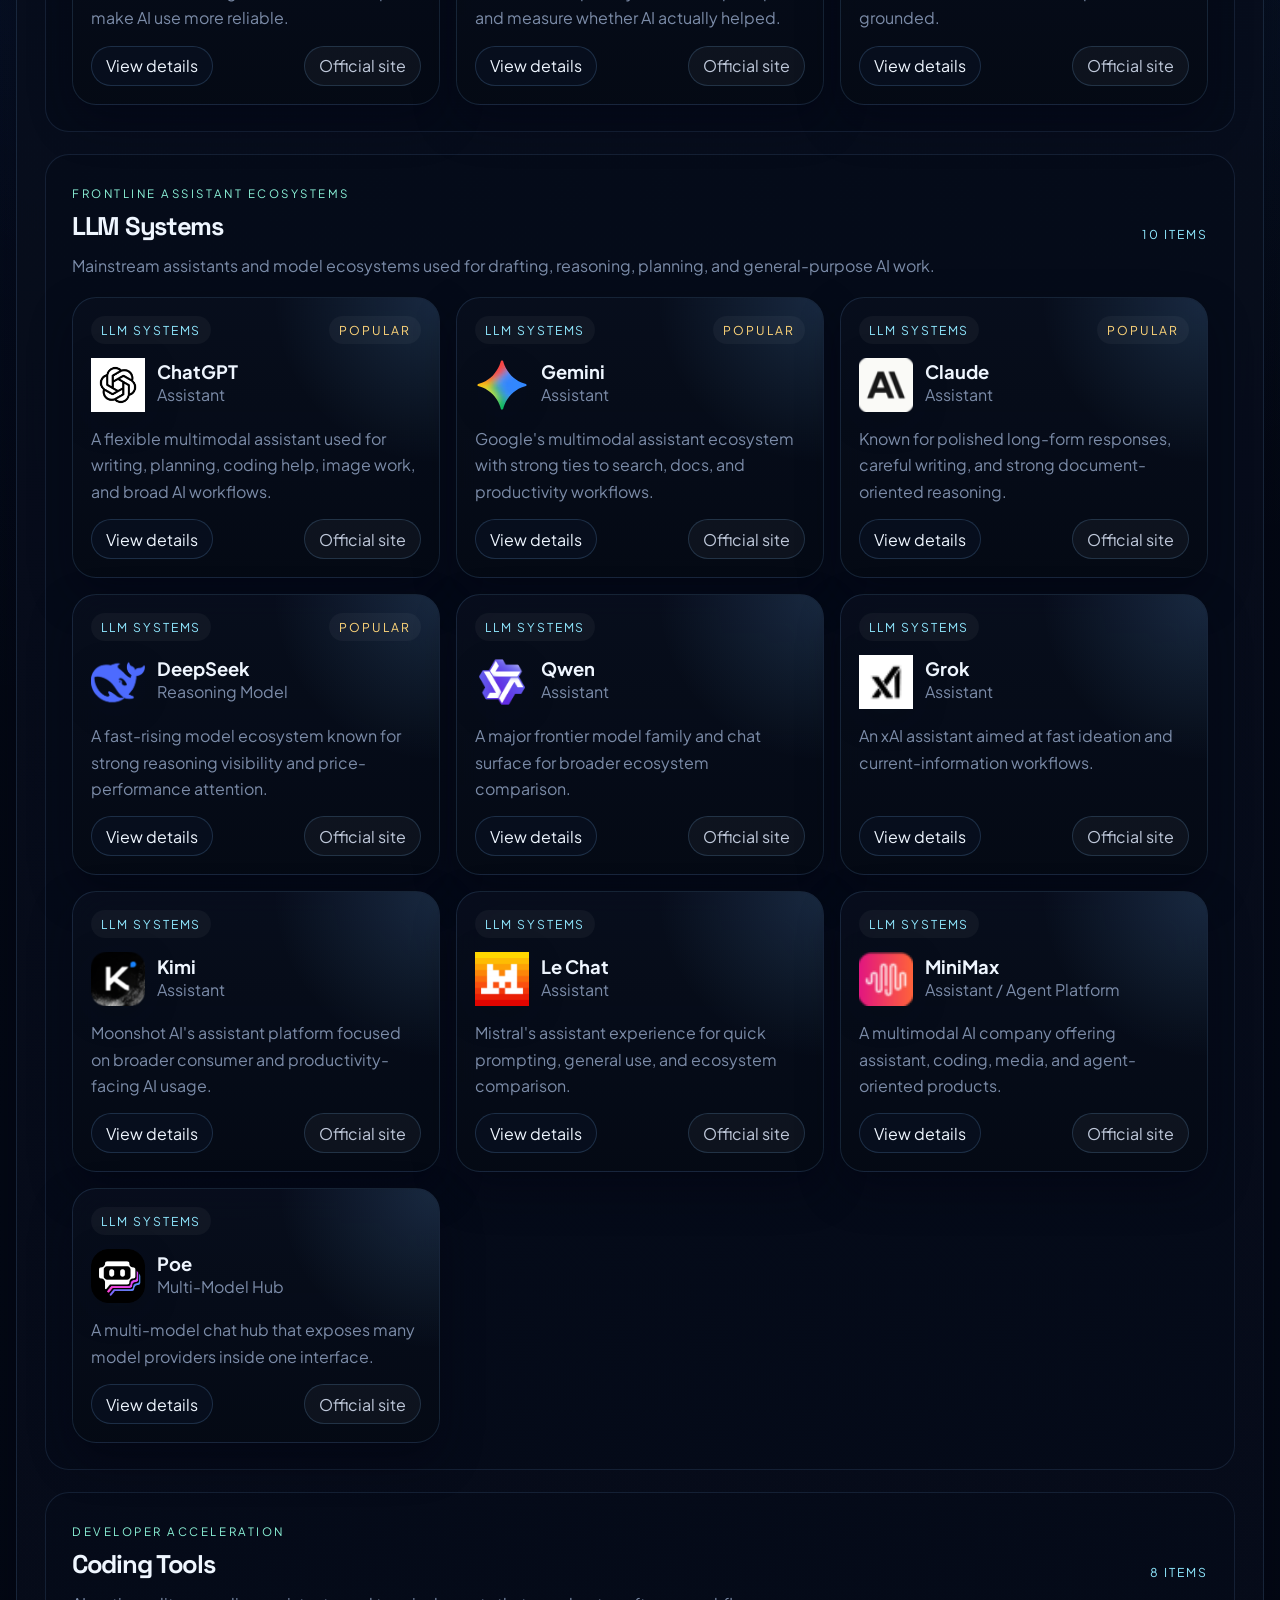
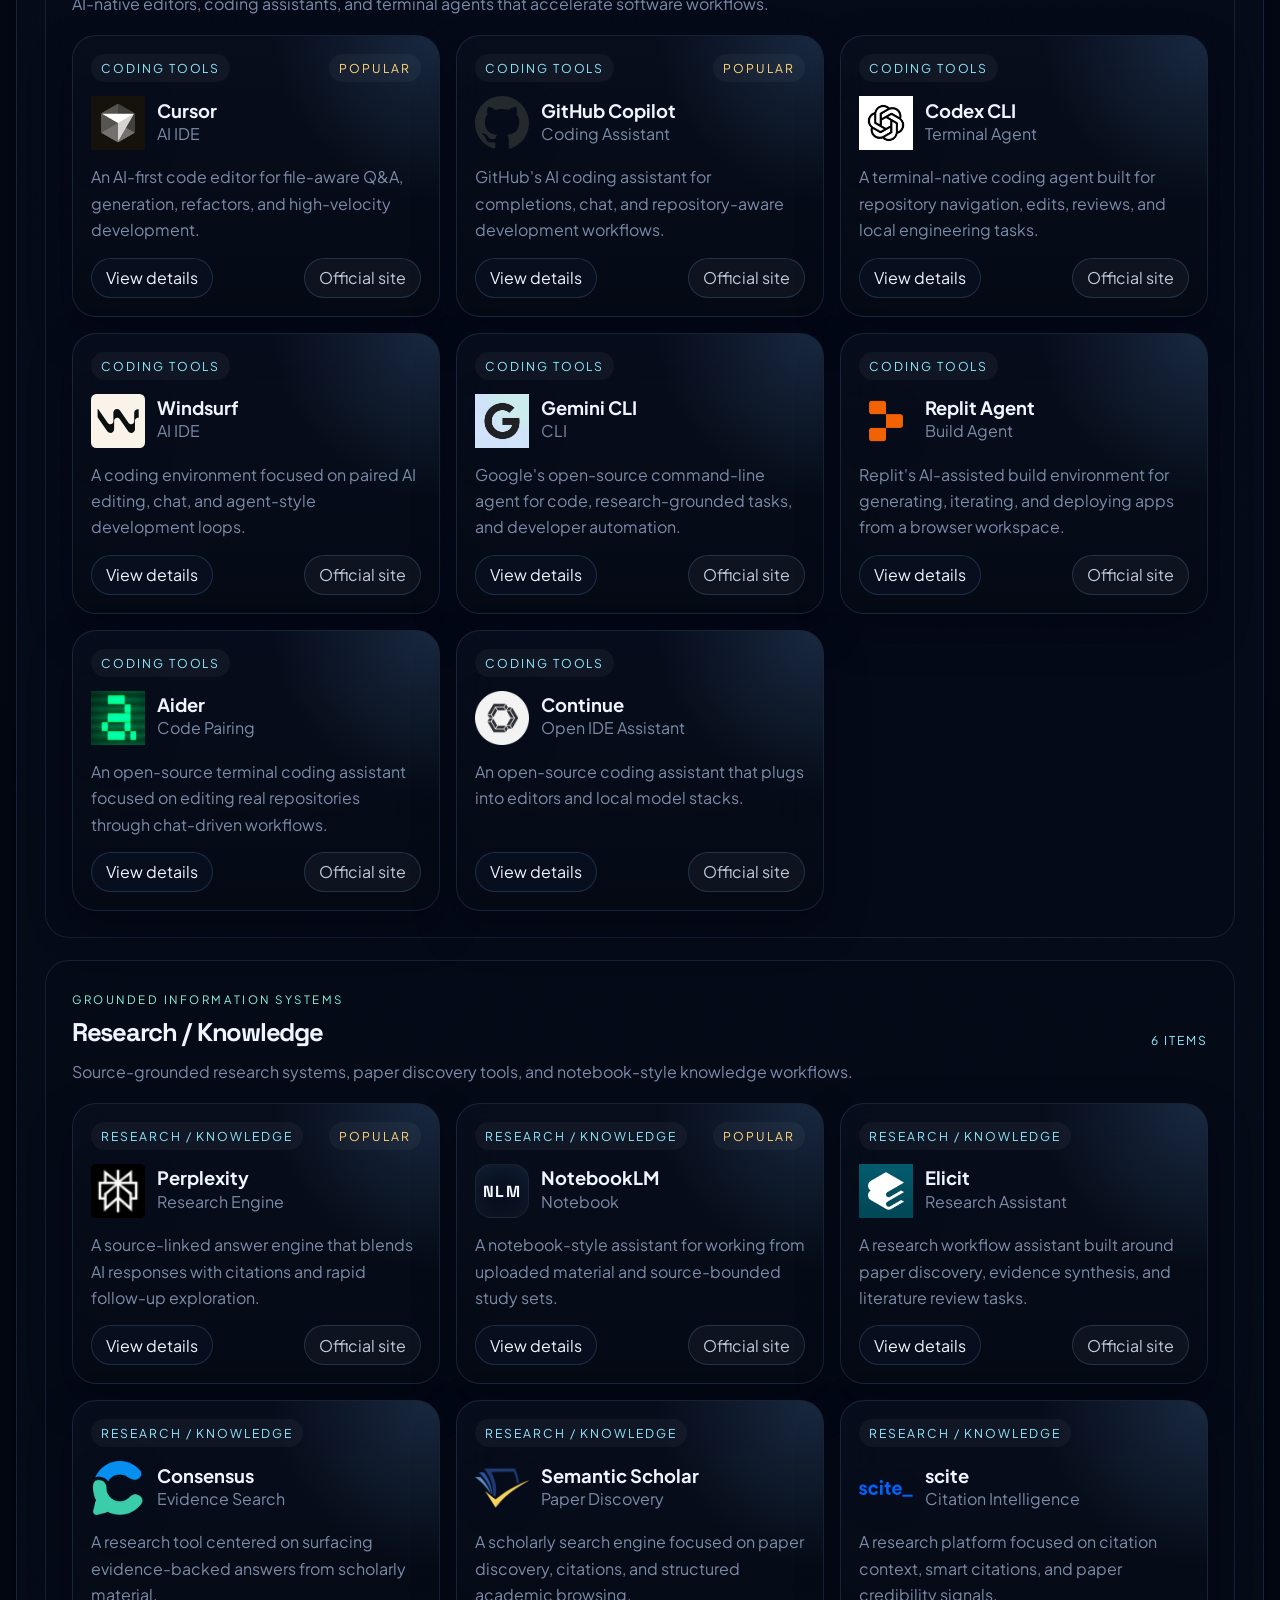
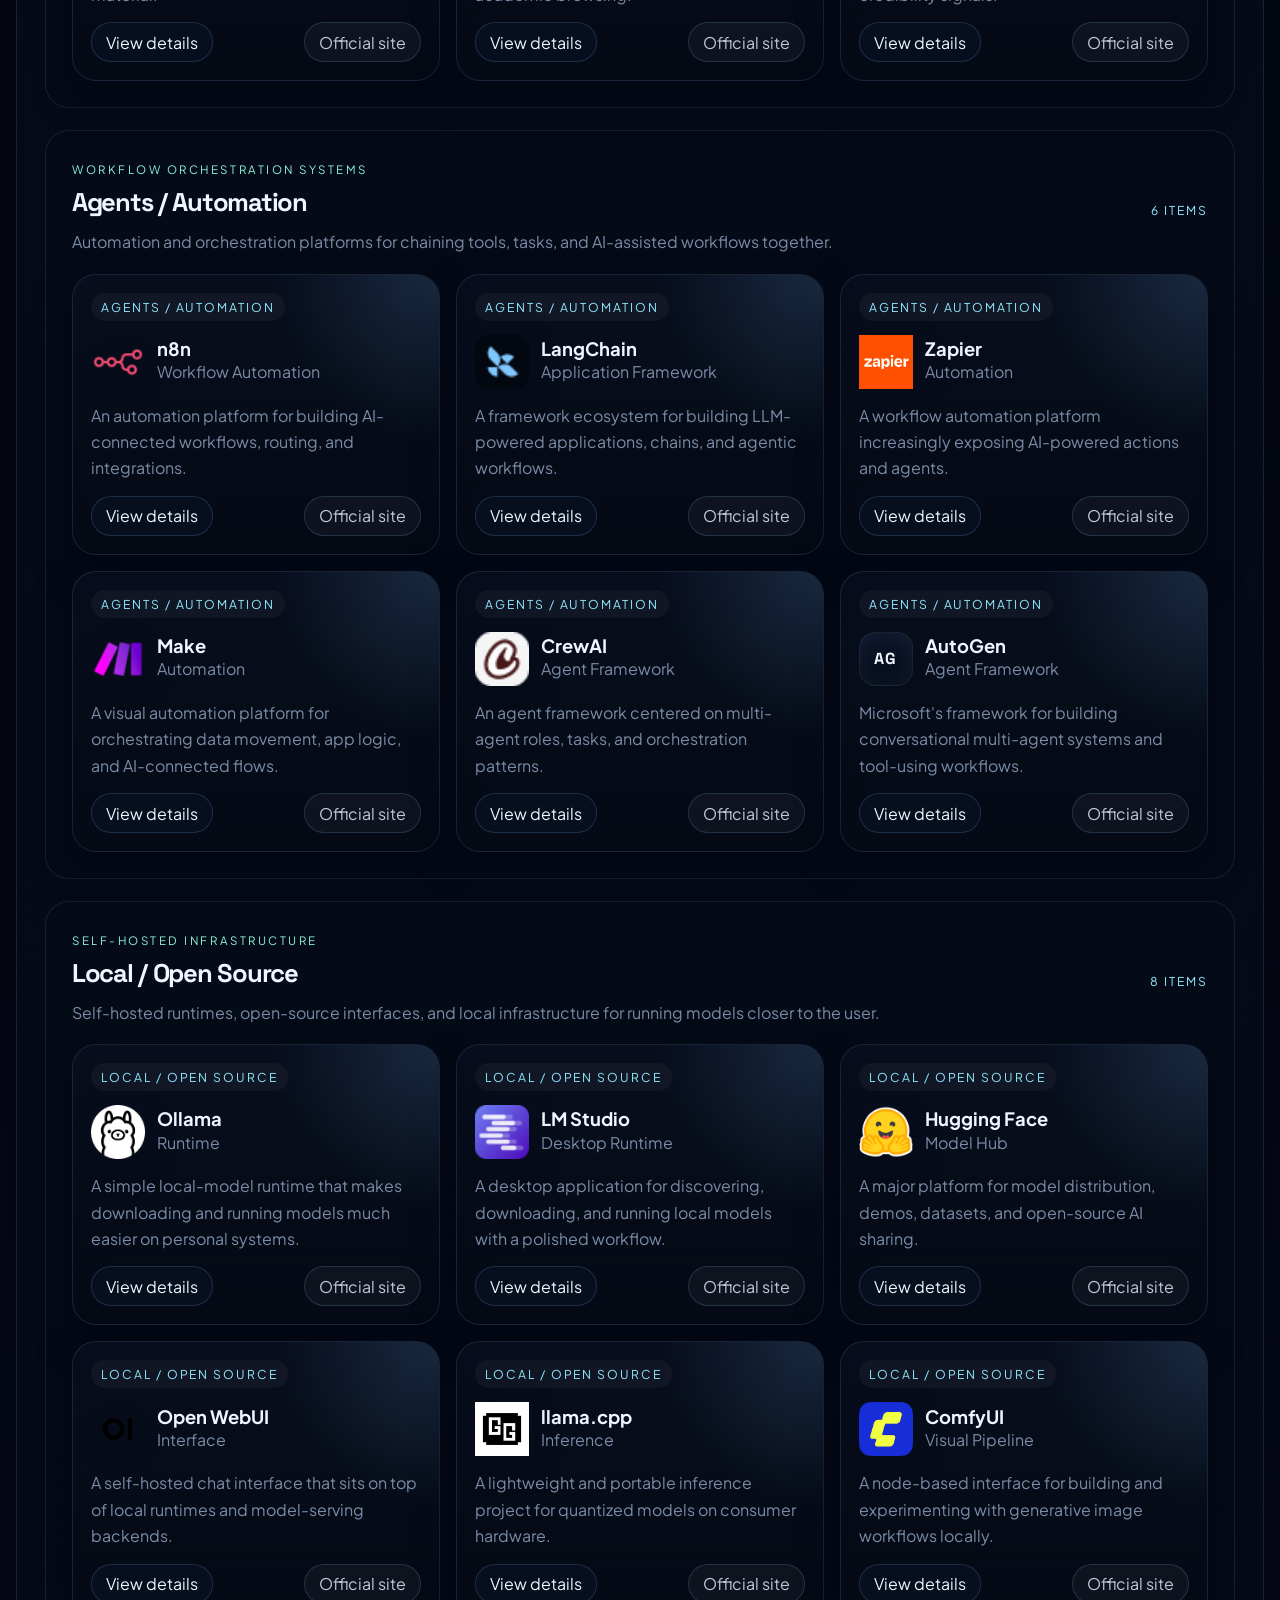
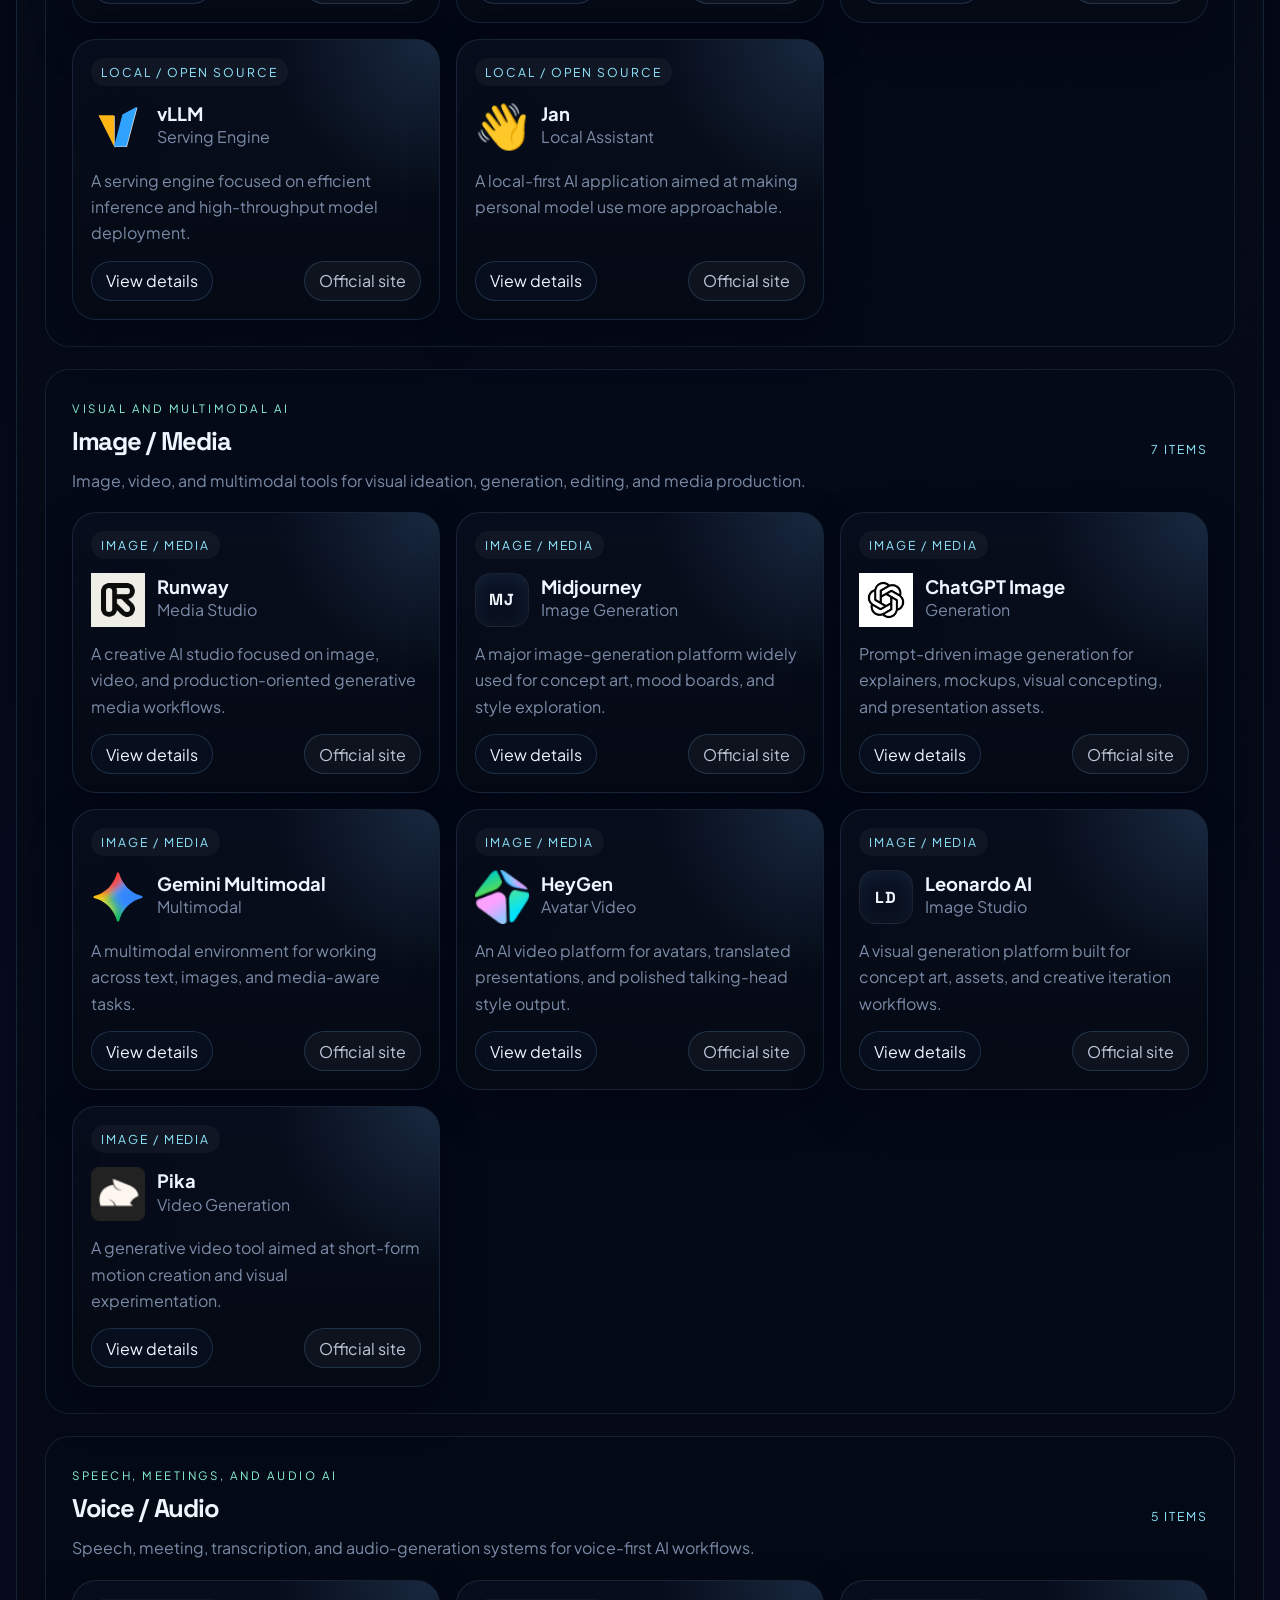
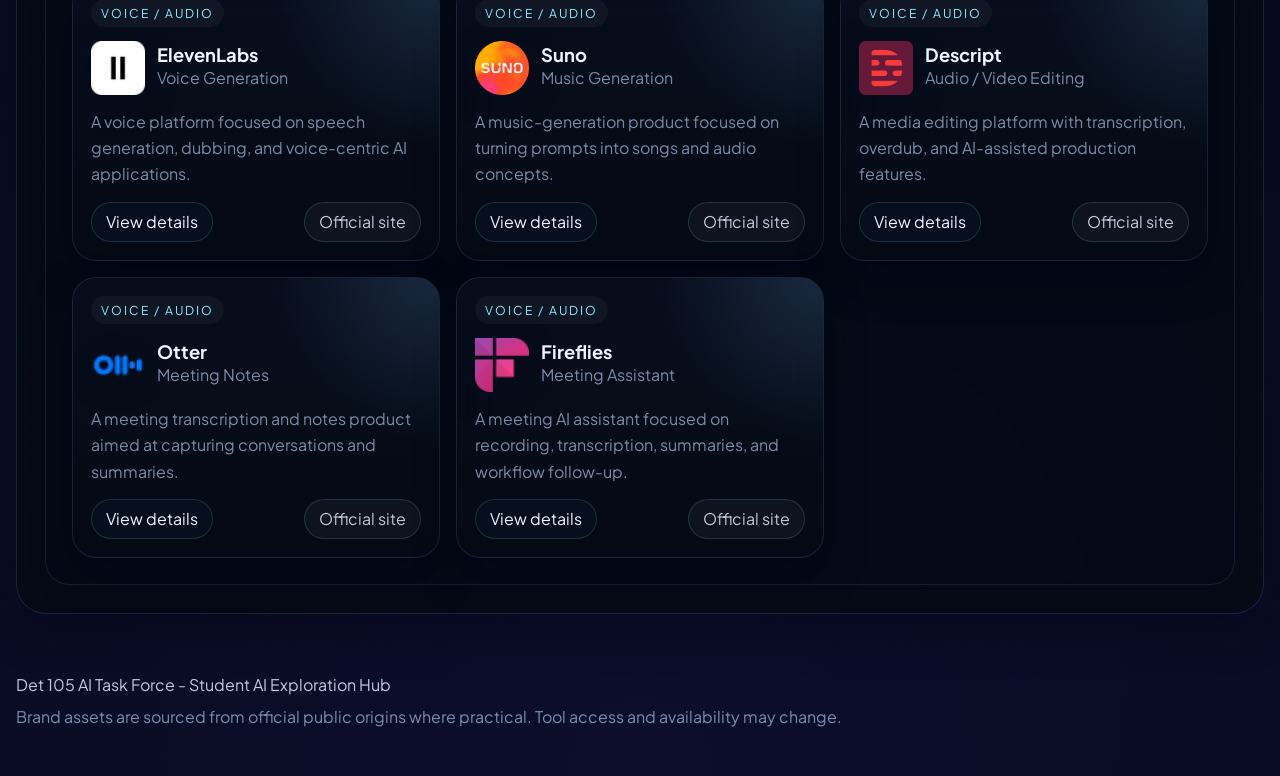
==== commit e7e08ae2: "Migrate deployment from Netlify to GitHub Pages" ====
--- a/ai-directory/index.html
+++ b/ai-directory/index.html
@@ -17,11 +17,11 @@
       rel="stylesheet"
       href="https://fonts.googleapis.com/css2?family=Plus+Jakarta+Sans:wght@400;500;600;700;800&family=Space+Grotesk:wght@500;700&display=swap"
     />
-    <link rel="icon" href="/assets/det105.png" />
-    <link rel="preload" href="/assets/det105.png" as="image" />
-    <link rel="stylesheet" href="/styles.css" />
-    <script type="module" src="/scripts/site-nav.js"></script>
-    <script type="module" src="/scripts/app.js"></script>
+    <link rel="icon" href="../assets/det105.png" />
+    <link rel="preload" href="../assets/det105.png" as="image" />
+    <link rel="stylesheet" href="../styles.css" />
+    <script type="module" src="../scripts/site-nav.js"></script>
+    <script type="module" src="../scripts/app.js"></script>
   </head>
   <body>
     <div data-site-nav></div>
@@ -29,7 +29,7 @@
     <noscript>
       <main class="noscript-shell">
         <img
-          src="/assets/det105.png"
+          src="../assets/det105.png"
           alt="Det 105 AI Task Force emblem"
           class="noscript-image"
         />
--- a/styles.css
+++ b/styles.css
@@ -21,6 +21,7 @@
   --radius-md: 18px;
   --radius-sm: 14px;
   --page-width: min(1380px, calc(100vw - 32px));
+  --site-nav-height: 78px;
   --safe-top: env(safe-area-inset-top, 0px);
   --safe-right: env(safe-area-inset-right, 0px);
   --safe-bottom: env(safe-area-inset-bottom, 0px);
@@ -167,7 +168,6 @@
   gap: 4px;
 }
 
-.site-nav__brand-copy span,
 .panel-kicker {
   margin: 0;
   color: var(--success);
@@ -178,7 +178,7 @@
 
 .site-nav__brand-copy strong {
   font-family: "Space Grotesk", "Plus Jakarta Sans", sans-serif;
-  font-size: 1.18rem;
+  font-size: 1.08rem;
   letter-spacing: -0.04em;
 }
 
@@ -191,6 +191,33 @@
   align-items: center;
   gap: 10px;
   flex-wrap: wrap;
+}
+
+.site-nav__toggle-lines {
+  width: 18px;
+  height: 14px;
+  display: inline-flex;
+  flex-direction: column;
+  justify-content: space-between;
+}
+
+.site-nav__toggle-lines span {
+  width: 100%;
+  height: 1.5px;
+  border-radius: 999px;
+  background: currentColor;
+}
+
+.site-nav__toggle-text {
+  position: absolute;
+  width: 1px;
+  height: 1px;
+  padding: 0;
+  margin: -1px;
+  overflow: hidden;
+  clip: rect(0, 0, 0, 0);
+  white-space: nowrap;
+  border: 0;
 }
 
 .site-nav__link,
@@ -545,7 +572,7 @@
 
 .directory-toolbar {
   position: sticky;
-  top: calc(84px + var(--safe-top));
+  top: calc(var(--site-nav-height) + 8px);
   z-index: 18;
   margin-top: 24px;
   padding: 18px;
@@ -553,6 +580,7 @@
   display: flex;
   flex-direction: column;
   gap: 16px;
+  scroll-margin-top: calc(var(--site-nav-height) + 18px);
 }
 
 .directory-toolbar__search {
@@ -1013,6 +1041,7 @@
     width: var(--page-width);
     align-items: center;
     flex-wrap: wrap;
+    gap: 12px;
   }
 
   .site-nav__brand-copy strong {
@@ -1021,6 +1050,10 @@
 
   .site-nav__toggle {
     display: inline-flex;
+    width: 44px;
+    min-width: 44px;
+    padding: 0;
+    margin-left: auto;
   }
 
   .site-nav__links {
@@ -1034,11 +1067,21 @@
     display: flex;
   }
 
+  .site-nav__link {
+    justify-content: flex-start;
+  }
+
   .site-nav__link,
   .header-button {
     min-height: 40px;
     padding: 0 14px;
     width: 100%;
+  }
+
+  .directory-toolbar {
+    top: calc(var(--site-nav-height) + 6px);
+    margin-top: 18px;
+    padding: 14px;
   }
 
   .hero-panel,
